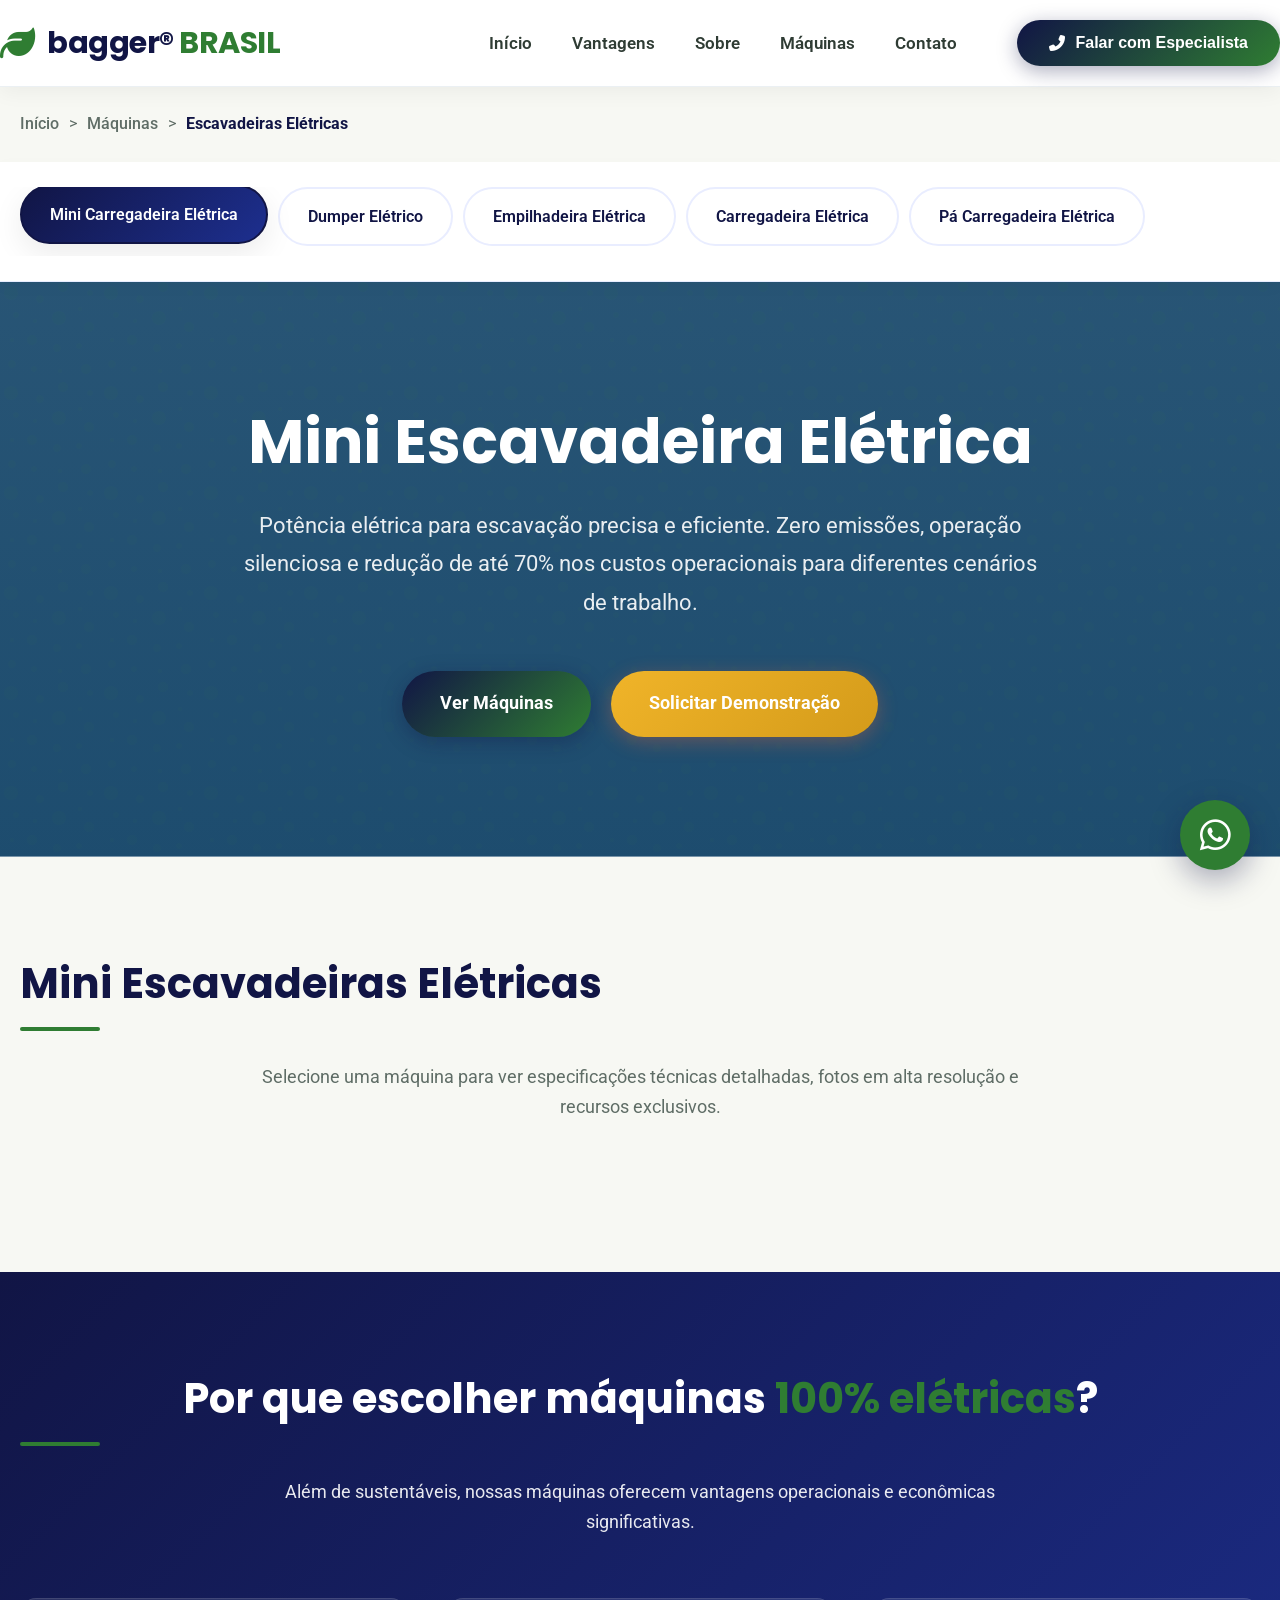
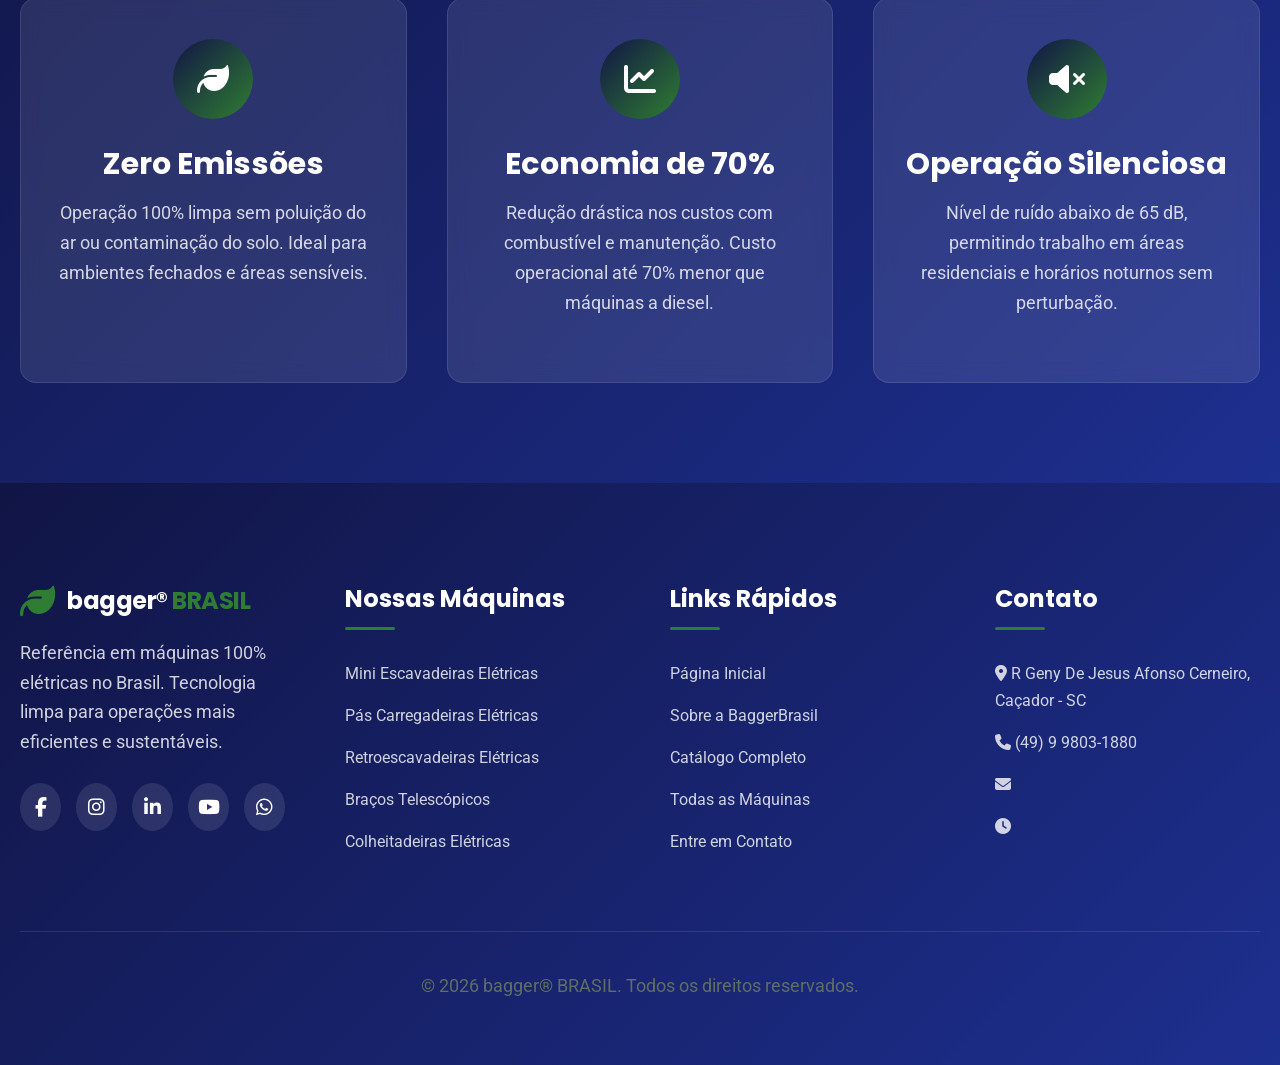
==== maquinas.html @ acd3ab4b "Separa HTML, CSS e JavaScript em arquivos externos" ====
<!DOCTYPE html> 
<html lang="pt-BR"> 
<head> 
    <meta charset="UTF-8"> 
    <meta name="viewport" content="width=device-width, initial-scale=1.0"> 
    <title>Máquinas 100% Elétricas | BaggerBrasil®</title> 
    <meta name="description" content="Conheça nossa linha completa de máquinas 100% elétricas: escavadeiras, carregadeiras, dumpers e mais."> 
     
    <link rel="stylesheet" href="https://cdnjs.cloudflare.com/ajax/libs/font-awesome/6.4.0/css/all.min.css"> 
    <link rel="preconnect" href="https://fonts.googleapis.com"> 
    <link rel="preconnect" href="https://fonts.gstatic.com" crossorigin> 
    <link href="https://fonts.googleapis.com/css2?family=Poppins:wght@300;400;500;600;700;800&family=Roboto:wght@300;400;500;700&display=swap" rel="stylesheet">
    <link rel="stylesheet" href="https://cdn.jsdelivr.net/npm/swiper@11/swiper-bundle.min.css"> 
     
        <link rel="stylesheet" href="maquinas.css">

 
</head> 
<body> 
    <header> 
        <div class="container header-container"> 
            <div class="logo"> 
                <i class="fas fa-leaf logo-icon"></i> 
                <h1>bagger® <span>BRASIL</span></h1> 
            </div> 
             
            <!-- Menu Desktop --> 
            <nav class="menu-desktop"> 
                <a href="index.html">Início</a> <!-- LINK PARA PÁGINA PRINCIPAL --> 
                <a href="index.html#vantagens">Vantagens</a> <!-- LINK PARA SEÇÃO --> 
                <a href="index.html#sobre">Sobre</a> <!-- LINK PARA SEÇÃO --> 
                <a href="maquinas.html" class="active">Máquinas</a> 
                <a href="index.html#contato">Contato</a> <!-- LINK PARA SEÇÃO --> 
                <button class="btn-contato-header" onclick="window.location.href='index.html#contato'"> 
                    <i class="fas fa-phone-alt"></i> Falar com Especialista 
                </button> 
            </nav> 
             
            <!-- Menu Mobile Button --> 
            <button class="menu-mobile-btn" id="menuMobileBtn"> 
                <i class="fas fa-bars"></i> 
            </button> 
        </div> 
         
        <!-- Menu Mobile --> 
        <nav class="menu-mobile" id="menuMobile"> 
            <a href="index.html">Início</a> <!-- LINK PARA PÁGINA PRINCIPAL --> 
            <a href="index.html#vantagens">Vantagens</a> <!-- LINK PARA SEÇÃO --> 
            <a href="index.html#sobre">Sobre</a> <!-- LINK PARA SEÇÃO --> 
            <a href="maquinas.html" class="active">Máquinas</a> 
            <a href="index.html#contato">Contato</a> <!-- LINK PARA SEÇÃO --> 
            <button class="btn btn-primary" style="margin-top: 20px;" onclick="window.location.href='index.html#contato'"> 
                <i class="fas fa-phone-alt"></i> Falar com Especialista 
            </button> 
        </nav> 
         
        <!-- Overlay Menu Mobile --> 
        <div class="overlay" id="overlay"></div> 
    </header> 
 
    <!-- Breadcrumb --> 
    <div class="breadcrumb"> 
        <div class="container breadcrumb-container"> 
            <a href="index.html">Início</a> <!-- LINK PARA PÁGINA PRINCIPAL --> 
            <span>></span> 
            <a href="maquinas.html">Máquinas</a> 
            <span>></span> 
            <span class="current" id="breadcrumbCurrent">Escavadeiras Elétricas</span> 
        </div> 
    </div> 
 
    <!-- Categorias Menu --> 
    <div class="categorias-menu"> 
        <div class="container categorias-container"> 
            <a href="#miniecarregadeira" class="categoria-btn active" data-categoria="minicarregadeira">Mini Carregadeira Elétrica</a> 
            <a href="#dumper" class="categoria-btn" data-categoria="dumper">Dumper Elétrico</a> 
            <a href="#empilhadeira" class="categoria-btn" data-categoria="empilhadeira">Empilhadeira Elétrica</a> 
            <a href="#carregadeira" class="categoria-btn" data-categoria="carregadeira">Carregadeira Elétrica</a> 
            <a href="#pacarregadeira" class="categoria-btn" data-categoria="pacarregadeira">Pá Carregadeira Elétrica</a> 
 
            <!-- 
            <a href="#seriec" class="categoria-btn" data-categoria="seriec">Série C - Alta Qualidade</a> 
            <a href="#seried" class="categoria-btn" data-categoria="seried">Série D - Econômica</a> 
            <a href="#colheitadeiras" class="categoria-btn" data-categoria="colheitadeiras">Colheitadeiras Elétricas</a> 
            <a href="#tratores" class="categoria-btn" data-categoria="tratores">Tratores Elétricos</a> 
            <a href="#implementos" class="categoria-btn" data-categoria="implementos">Implementos Elétricos</a> 
            --> 
        </div> 
    </div> 
 
    <!-- Hero Categoria --> 
    <section class="hero-categoria" id="heroCategoria"> 
        <div class="container"> 
            <h1 id="categoriaTitulo">Mini Escavadeira Elétrica</h1> 
            <p id="categoriaDescricao">Potência elétrica para escavação precisa e eficiente. Zero emissões, operação silenciosa e redução de até 70% nos custos operacionais para diferentes cenários de trabalho.</p> 
            <div class="hero-btn-group"> 
                <a href="#maquinas" class="btn btn-primary">Ver Máquinas</a> 
                <a href="index.html#contato" class="btn btn-laranja">Solicitar Demonstração</a> 
            </div> 
        </div> 
    </section> 
 
    <!-- Lista de Máquinas --> 
    <section class="maquinas-lista" id="maquinas"> 
        <div class="container"> 
            <h2 id="listaTitulo">Mini Escavadeiras Elétricas</h2> 
            <p id="listaDescricao" class="texto-centro" style="max-width: 800px; margin: 0 auto 50px;">Selecione uma máquina para ver especificações técnicas detalhadas, fotos em alta resolução e recursos exclusivos.</p> 
             
            <div class="maquinas-grid" id="maquinasGrid"> 
                <!-- Máquinas serão carregadas via JavaScript --> 
            </div> 
        </div> 
    </section> 
 
    <!-- Detalhes da Máquina --> 
    <section class="detalhes-maquina" id="detalhesMaquina"> 
        <div class="container"> 
            <div class="detalhes-container"> 
                <div class="galeria-maquina"> 
                    <div class="imagem-principal" id="imagemPrincipal"> 
                        <img src="" alt="" id="mainImage"> 
                    </div> 
                    <div class="galeria-miniaturas" id="galeriaMiniaturas"> 
                        <!-- Miniaturas serão carregadas via JavaScript --> 
                    </div> 
                </div> 
                 
                <div class="info-maquina"> 
                    <h1 id="maquinaTitulo"></h1> 
                    <div class="categoria-badge" id="maquinaCategoria"></div> 
                    <p id="maquinaDescricao"></p> 
                     
                    <div class="preco-container"> 
                        <div class="preco-label">Investimento a partir de</div> 
                        <div class="preco" id="maquinaPreco"></div> 
                    </div> 
                     
                    <div class="especificacoes"> 
                        <h3>Especificações Técnicas</h3> 
                        <div class="especificacoes-grid" id="especificacoesGrid"> 
                            <!-- Especificações serão carregadas via JavaScript --> 
                        </div> 
                    </div> 
                     
                    <div class="recursos"> 
                        <h3>Recursos e Benefícios</h3> 
                        <ul class="recursos-lista" id="recursosLista"> 
                            <!-- Recursos serão carregados via JavaScript --> 
                        </ul> 
                    </div> 
                     
                    <div class="acoes-maquina"> 
                        <a href="index.html#contato" class="btn btn-primary">Solicitar Orçamento Personalizado</a> 
                        <a href="index.html#contato" class="btn btn-laranja">Agendar Test Drive</a> 
                        <button class="btn" id="voltarLista" style="background: transparent; border: 2px solid var(--azul-principal); color: var(--azul-principal);"> 
                            <i class="fas fa-arrow-left"></i> Voltar à Lista 
                        </button> 
                    </div> 
                </div> 
            </div> 
        </div> 
    </section> 
 
    <!-- Vantagens Elétricas --> 
    <section class="vantagens-eletricas"> 
        <div class="container"> 
            <h2 class="texto-centro">Por que escolher máquinas <span class="texto-destaque">100% elétricas</span>?</h2> 
            <p class="texto-centro" style="max-width: 800px; margin: 0 auto 20px; color: rgba(255, 255, 255, 0.9);">Além de sustentáveis, nossas máquinas oferecem vantagens operacionais e econômicas significativas.</p> 
             
            <div class="vantagens-grid"> 
                <div class="vantagem-card fade-in"> 
                    <div class="vantagem-icon"> 
                        <i class="fas fa-leaf"></i> 
                    </div> 
                    <h3>Zero Emissões</h3> 
                    <p>Operação 100% limpa sem poluição do ar ou contaminação do solo. Ideal para ambientes fechados e áreas sensíveis.</p> 
                </div> 
                 
                <div class="vantagem-card fade-in"> 
                    <div class="vantagem-icon"> 
                        <i class="fas fa-chart-line"></i> 
                    </div> 
                    <h3>Economia de 70%</h3> 
                    <p>Redução drástica nos custos com combustível e manutenção. Custo operacional até 70% menor que máquinas a diesel.</p> 
                </div> 
                 
                <div class="vantagem-card fade-in"> 
                    <div class="vantagem-icon"> 
                        <i class="fas fa-volume-mute"></i> 
                    </div> 
                    <h3>Operação Silenciosa</h3> 
                    <p>Nível de ruído abaixo de 65 dB, permitindo trabalho em áreas residenciais e horários noturnos sem perturbação.</p> 
                </div> 
            </div> 
        </div> 
    </section> 
 
    <!-- Footer --> 
    <footer> 
        <div class="container"> 
            <div class="footer-container"> 
                <div class="footer-col"> 
                    <div class="logo" style="margin-bottom: 20px;"> 
                        <i class="fas fa-leaf logo-icon"></i> 
                        <h1 style="color: white; font-size: 1.5rem;">bagger® <span>BRASIL</span></h1> 
                    </div> 
                    <p>Referência em máquinas 100% elétricas no Brasil. Tecnologia limpa para operações mais eficientes e sustentáveis.</p> 
                    <div class="social-links"> 
                        <a href="#"><i class="fab fa-facebook-f"></i></a> 
                        <a href="#"><i class="fab fa-instagram"></i></a> 
                        <a href="#"><i class="fab fa-linkedin-in"></i></a> 
                        <a href="#"><i class="fab fa-youtube"></i></a> 
                        <a href="#"><i class="fab fa-whatsapp"></i></a> 
                    </div> 
                </div> 
                 
                <div class="footer-col"> 
                    <h3>Nossas Máquinas</h3> 
                    <ul> 
                        <li><a href="#miniescavadeiraeletrica">Mini Escavadeiras Elétricas</a></li> 
                        <li><a href="#pacarregadeiraeletrica">Pás Carregadeiras Elétricas</a></li> 
                        <li><a href="#retroescavadeira">Retroescavadeiras Elétricas</a></li> 
                        <li><a href="#bracotelescopico">Braços Telescópicos</a></li> 
                        <li><a href="#colheitadeiras">Colheitadeiras Elétricas</a></li> 
                    </ul> 
                </div> 
                 
                <div class="footer-col"> 
                    <h3>Links Rápidos</h3> 
                    <ul> 
                        <li><a href="index.html">Página Inicial</a></li> <!-- LINK PARA PÁGINA PRINCIPAL --> 
                        <li><a href="index.html#sobre">Sobre a BaggerBrasil</a></li> <!-- LINK PARA SEÇÃO --> 
                        <li><a href="index.html#catalogo">Catálogo Completo</a></li> <!-- LINK PARA SEÇÃO --> 
                        <li><a href="maquinas.html">Todas as Máquinas</a></li> 
                        <li><a href="index.html#contato">Entre em Contato</a></li> <!-- LINK PARA SEÇÃO --> 
                    </ul> 
                </div> 
                 
                <div class="footer-col"> 
                    <h3>Contato</h3> 
                    <ul> 
                        <li><i class="fas fa-map-marker-alt"></i> R Geny De Jesus Afonso Cerneiro, Caçador - SC</li> 
                        <li><i class="fas fa-phone"></i> (49) 9 9803-1880</li> 
                        <li><i class="fas fa-envelope"></i> </li> 
                        <li><i class="fas fa-clock"></i> </li> 
                    </ul> 
                </div> 
            </div> 
             
            <div class="copyright"> 
                <p>&copy; 2026 bagger® BRASIL. Todos os direitos reservados.</p> 
            </div> 
        </div> 
    </footer> 
 
    <!-- WhatsApp Button --> 
    <a href="https://wa.me/554998031880?text=Olá!%20Gostaria%20de%20saber%20mais%20sobre%20as%20máquinas%20elétricas%20BaggerBrasil" class="whatsapp-btn" target="_blank"> 
        <i class="fab fa-whatsapp"></i> 
    </a> 
 
    <!-- Scripts --> 
    <script src="https://cdn.jsdelivr.net/npm/swiper@11/swiper-bundle.min.js"></script> 
        <script src="maquinas.js"></script>
 
</body> 
</html>
---- maquinas.css ----
/* ================= VARIÁVEIS ================= */ 
        :root { 
            --azul-principal: #111545;
            --azul-secundario: #1d2f8f;
            --azul-claro: #e9edff;
            --verde-energia: #2f7d32;
            --verde-claro: #e8f3e9;
            --laranja-destaque: #f0b429;
            --cinza-escuro: #2f3c34;
            --cinza-medio: #5f6d66;
            --cinza-claro: #f7f8f3;
            --branco: #ffffff; 
            --preto: #000000; 
             
            --gradiente-azul: linear-gradient(135deg, #111545 0%, #1d2f8f 100%);
            --gradiente-verde: linear-gradient(135deg, #111545 0%, #2f7d32 100%);
            --gradiente-laranja: linear-gradient(135deg, #f0b429 0%, #d49b1a 100%);
             
            --sombra-suave: 0 10px 30px rgba(0, 0, 0, 0.08); 
            --sombra-media: 0 15px 40px rgba(0, 0, 0, 0.12); 
            --sombra-forte: 0 20px 50px rgba(0, 0, 0, 0.18); 
            --sombra-botao: 0 5px 20px rgba(17, 21, 69, 0.35);
             
            --raio-padrao: 16px; 
            --raio-grande: 24px; 
            --raio-redondo: 50px; 
             
            --transicao-padrao: all 0.3s cubic-bezier(0.4, 0, 0.2, 1); 
            --transicao-lenta: all 0.6s cubic-bezier(0.4, 0, 0.2, 1); 
        } 
 
        /* ================= RESET & BASE ================= */ 
        * { 
            margin: 0; 
            padding: 0; 
            box-sizing: border-box; 
        } 
 
        html { 
            scroll-behavior: smooth; 
            scroll-padding-top: 100px; 
        } 
 
        body { 
            font-family: 'Roboto', sans-serif; 
            line-height: 1.7; 
            color: var(--cinza-escuro); 
            background-color: var(--branco); 
            overflow-x: hidden; 
        } 
 
        h1, h2, h3, h4, h5 { 
            font-family: 'Poppins', sans-serif;
            font-weight: 700; 
            line-height: 1.3; 
        } 
 
        h1 { 
            font-size: 3.2rem; 
            color: var(--azul-principal); 
        } 
 
        h2 { 
            font-size: 2.6rem; 
            color: var(--azul-principal); 
            position: relative; 
            padding-bottom: 20px; 
            margin-bottom: 2rem; 
        } 
 
        h2:after { 
            content: ''; 
            position: absolute; 
            bottom: 0; 
            left: 0; 
            width: 80px; 
            height: 4px; 
            background: var(--verde-energia); 
            border-radius: 2px; 
        } 
 
        h3 { 
            font-size: 1.9rem; 
            color: var(--azul-principal); 
            margin-bottom: 1.2rem; 
        } 
 
        p { 
            margin-bottom: 1.5rem; 
            font-size: 1.1rem; 
            color: var(--cinza-medio); 
        } 
 
        .texto-centro { 
            text-align: center; 
        } 
 
        .texto-destaque { 
            color: var(--verde-energia); 
            font-weight: 700; 
        } 
 
        .container { 
            width: 100%; 
            max-width: 1400px; 
            margin: 0 auto; 
            padding: 0 20px; 
        } 
 
        section { 
            padding: 100px 0; 
        } 
 
        /* ================= HEADER ================= */ 
        header { 
            position: fixed; 
            top: 0; 
            left: 0; 
            width: 100%; 
            background-color: rgba(255, 255, 255, 0.98); 
            backdrop-filter: blur(15px); 
            -webkit-backdrop-filter: blur(15px); 
            box-shadow: 0 5px 20px rgba(0, 0, 0, 0.05); 
            z-index: 1000; 
            transition: var(--transicao-padrao); 
            border-bottom: 1px solid rgba(10, 61, 98, 0.08); 
        } 
 
        header.scrolled { 
            padding: 5px 0; 
            box-shadow: 0 10px 30px rgba(0, 0, 0, 0.1); 
        } 
 
        .header-container { 
            display: flex; 
            justify-content: space-between; 
            align-items: center; 
            padding: 20px 0; 
            transition: var(--transicao-padrao); 
        } 
 
        .logo { 
            display: flex; 
            align-items: center; 
            gap: 12px; 
        } 
 
        .logo-icon { 
            color: var(--verde-energia); 
            font-size: 2.2rem; 
        } 
 
        .logo h1 { 
            font-size: 1.9rem; 
            margin-bottom: 0; 
            color: var(--azul-principal); 
            letter-spacing: -0.5px; 
        } 
 
        .logo span { 
            color: var(--verde-energia); 
        } 
 
        .logo .marca-registrada { 
            font-size: 0.8rem; 
            vertical-align: super; 
            color: var(--azul-principal); 
        } 
 
        /* Menu Desktop */ 
        .menu-desktop { 
            display: flex; 
            gap: 40px; 
            align-items: center; 
        } 
 
        .menu-desktop a { 
            text-decoration: none; 
            color: var(--cinza-escuro); 
            font-weight: 600; 
            font-size: 1.05rem; 
            transition: var(--transicao-padrao); 
            position: relative; 
            padding: 5px 0; 
        } 
 
        .menu-desktop a::after { 
            content: ''; 
            position: absolute; 
            bottom: 0; 
            left: 0; 
            width: 0; 
            height: 2px; 
            background: var(--verde-energia); 
            transition: width 0.3s ease; 
        } 
 
        .menu-desktop a:hover { 
            color: var(--azul-principal); 
        } 
 
        .menu-desktop a:hover::after { 
            width: 100%; 
        } 
 
        .btn-contato-header { 
            background: var(--gradiente-verde); 
            color: var(--branco); 
            border: none; 
            padding: 14px 32px; 
            border-radius: var(--raio-redondo); 
            font-weight: 600; 
            font-size: 1rem; 
            cursor: pointer; 
            transition: var(--transicao-padrao); 
            box-shadow: var(--sombra-botao); 
            display: flex; 
            align-items: center; 
            gap: 10px; 
            margin-left: 20px; 
        } 
 
        .btn-contato-header:hover { 
            transform: translateY(-3px); 
            box-shadow: 0 10px 25px rgba(17, 21, 69, 0.35);
        } 
 
        /* Menu Mobile */ 
        .menu-mobile-btn { 
            display: none; 
            background: none; 
            border: none; 
            font-size: 1.8rem; 
            color: var(--azul-principal); 
            cursor: pointer; 
            z-index: 1001; 
        } 
 
        .menu-mobile { 
            position: fixed; 
            top: 0; 
            right: -100%; 
            width: 320px; 
            height: 100vh; 
            background: var(--branco); 
            box-shadow: -5px 0 30px rgba(0, 0, 0, 0.1); 
            z-index: 999; 
            transition: var(--transicao-padrao); 
            padding: 100px 30px 40px; 
            display: flex; 
            flex-direction: column; 
            gap: 25px; 
        } 
 
        .menu-mobile.active { 
            right: 0; 
        } 
 
        .menu-mobile a { 
            text-decoration: none; 
            color: var(--azul-principal); 
            font-weight: 600; 
            font-size: 1.2rem; 
            padding: 12px 0; 
            border-bottom: 1px solid rgba(10, 61, 98, 0.1); 
            transition: var(--transicao-padrao); 
        } 
 
        .menu-mobile a:hover { 
            color: var(--verde-energia); 
            padding-left: 10px; 
        } 
 
        .overlay { 
            display: none; 
            position: fixed; 
            top: 0; 
            left: 0; 
            width: 100%; 
            height: 100%; 
            background: rgba(0, 0, 0, 0.5); 
            z-index: 998; 
        } 
 
        .overlay.active { 
            display: block; 
        } 
 
        /* ================= BREADCRUMB ================= */ 
        .breadcrumb { 
            background-color: var(--cinza-claro); 
            padding: 25px 0; 
            margin-top: 85px; 
        } 
 
        .breadcrumb-container { 
            display: flex; 
            align-items: center; 
            flex-wrap: wrap; 
            gap: 10px; 
        } 
 
        .breadcrumb a { 
            color: var(--cinza-medio); 
            text-decoration: none; 
            transition: var(--transicao-padrao); 
            font-weight: 500; 
        } 
 
        .breadcrumb a:hover { 
            color: var(--azul-principal); 
        } 
 
        .breadcrumb span { 
            color: var(--cinza-medio); 
        } 
 
        .breadcrumb .current { 
            color: var(--azul-principal); 
            font-weight: 700; 
        } 
 
        /* ================= CATEGORIAS MENU ================= */ 
        .categorias-menu { 
            background-color: var(--branco); 
            padding: 25px 0; 
            border-bottom: 1px solid var(--azul-claro); 
            position: sticky; 
            top: 85px; 
            z-index: 990; 
            box-shadow: 0 5px 15px rgba(0, 0, 0, 0.03); 
        } 
 
        .categorias-container { 
            display: flex; 
            overflow-x: auto; 
            gap: 10px; 
            padding-bottom: 10px; 
            scrollbar-width: thin; 
            scrollbar-color: var(--verde-energia) var(--azul-claro); 
        } 
 
        .categorias-container::-webkit-scrollbar { 
            height: 6px; 
        } 
 
        .categorias-container::-webkit-scrollbar-track { 
            background: var(--azul-claro); 
            border-radius: 10px; 
        } 
 
        .categorias-container::-webkit-scrollbar-thumb { 
            background: var(--verde-energia); 
            border-radius: 10px; 
        } 
 
        .categoria-btn { 
            padding: 14px 28px; 
            background: var(--branco); 
            border: 2px solid var(--azul-claro); 
            border-radius: var(--raio-redondo); 
            color: var(--azul-principal); 
            font-weight: 600; 
            text-decoration: none; 
            transition: var(--transicao-padrao); 
            white-space: nowrap; 
            flex-shrink: 0; 
        } 
 
        .categoria-btn:hover, .categoria-btn.active { 
            background: var(--gradiente-azul); 
            color: var(--branco); 
            border-color: var(--azul-principal); 
            transform: translateY(-2px); 
            box-shadow: var(--sombra-suave); 
        } 
 
        /* ================= HERO CATEGORIA ================= */ 
        .hero-categoria { 
            background: linear-gradient(rgba(10, 61, 98, 0.88), rgba(10, 61, 98, 0.92)), url('https://images.unsplash.com/photo-1586771107445-d3ca888129f4?q=80&w=2070'); 
            background-size: cover; 
            background-position: center; 
            color: var(--branco); 
            padding: 120px 0; 
            text-align: center; 
            position: relative; 
            overflow: hidden; 
        } 
 
        .hero-categoria::before { 
            content: ''; 
            position: absolute; 
            top: 0; 
            left: 0; 
            width: 100%; 
            height: 100%; 
            background: url("data:image/svg+xml,%3Csvg width='100' height='100' viewBox='0 0 100 100' xmlns='http://www.w3.org/2000/svg'%3E%3Cpath d='M11 18c3.866 0 7-3.134 7-7s-3.134-7-7-7-7 3.134-7 7 3.134 7 7 7zm48 25c3.866 0 7-3.134 7-7s-3.134-7-7-7-7 3.134-7 7 3.134 7 7 7zm-43-7c1.657 0 3-1.343 3-3s-1.343-3-3-3-3 1.343-3 3 1.343 3 3 3zm63 31c1.657 0 3-1.343 3-3s-1.343-3-3-3-3 1.343-3 3 1.343 3 3 3zM34 90c1.657 0 3-1.343 3-3s-1.343-3-3-3-3 1.343-3 3 1.343 3 3 3zm56-76c1.657 0 3-1.343 3-3s-1.343-3-3-3-3 1.343-3 3 1.343 3 3 3zM12 86c2.21 0 4-1.79 4-4s-1.79-4-4-4-4 1.79-4 4 1.79 4 4 4zm28-65c2.21 0 4-1.79 4-4s-1.79-4-4-4-4 1.79-4 4 1.79 4 4 4zm23-11c2.76 0 5-2.24 5-5s-2.24-5-5-5-5 2.24-5 5 2.24 5 5 5zm-6 60c2.21 0 4-1.79 4-4s-1.79-4-4-4-4 1.79-4 4 1.79 4 4 4zm29 22c2.76 0 5-2.24 5-5s-2.24-5-5-5-5 2.24-5 5 2.24 5 5 5zM32 63c2.76 0 5-2.24 5-5s-2.24-5-5-5-5 2.24-5 5 2.24 5 5 5zm57-13c2.76 0 5-2.24 5-5s-2.24-5-5-5-5 2.24-5 5 2.24 5 5 5zm-9-21c1.105 0 2-.895 2-2s-.895-2-2-2-2 .895-2 2 .895 2 2 2zM60 91c1.105 0 2-.895 2-2s-.895-2-2-2-2 .895-2 2 .895 2 2 2zM35 41c1.105 0 2-.895 2-2s-.895-2-2-2-2 .895-2 2 .895 2 2 2zM12 60c1.105 0 2-.895 2-2s-.895-2-2-2-2 .895-2 2 .895 2 2 2z' fill='%232f7d32' fill-opacity='0.08' fill-rule='evenodd'/%3E%3C/svg%3E");
            opacity: 0.5; 
        } 
 
        .hero-categoria h1 { 
            color: var(--branco); 
            font-size: 3.8rem; 
            margin-bottom: 25px; 
            position: relative; 
            z-index: 2; 
        } 
 
        .hero-categoria p { 
            font-size: 1.4rem; 
            max-width: 800px; 
            margin: 0 auto 50px; 
            color: rgba(255, 255, 255, 0.9); 
            position: relative; 
            z-index: 2; 
        } 
 
        .hero-btn-group { 
            display: flex; 
            gap: 20px; 
            justify-content: center; 
            flex-wrap: wrap; 
            position: relative; 
            z-index: 2; 
        } 
 
        /* ================= BOTÕES ================= */ 
        .btn { 
            display: inline-flex; 
            align-items: center; 
            justify-content: center; 
            gap: 12px; 
            padding: 18px 38px; 
            border-radius: var(--raio-redondo); 
            font-weight: 700; 
            font-size: 1.1rem; 
            text-decoration: none; 
            cursor: pointer; 
            transition: var(--transicao-padrao); 
            position: relative; 
            overflow: hidden; 
            border: none; 
        } 
 
        .btn-primary { 
            background: var(--gradiente-verde); 
            color: var(--branco); 
            box-shadow: var(--sombra-botao); 
        } 
 
        .btn-primary:hover { 
            transform: translateY(-5px); 
            box-shadow: 0 15px 30px rgba(17, 21, 69, 0.35);
        } 
 
        .btn-primary::after { 
            content: ''; 
            position: absolute; 
            top: 0; 
            left: -100%; 
            width: 60%; 
            height: 100%; 
            background: linear-gradient(120deg, transparent, rgba(255, 255, 255, 0.3), transparent); 
            transition: 0.6s; 
        } 
 
        .btn-primary:hover::after { 
            left: 120%; 
        } 
 
        .btn-secondary { 
            background: transparent; 
            color: var(--branco); 
            border: 2px solid rgba(255, 255, 255, 0.3); 
        } 
 
        .btn-secondary:hover { 
            background: rgba(255, 255, 255, 0.1); 
            border-color: var(--branco); 
        } 
 
        .btn-laranja { 
            background: var(--gradiente-laranja); 
            color: var(--branco); 
            box-shadow: 0 5px 20px rgba(255, 107, 53, 0.3); 
        } 
 
        .btn-laranja:hover { 
            transform: translateY(-5px); 
            box-shadow: 0 15px 30px rgba(99, 102, 241, 0.4); 
        } 
 
        /* ================= LISTA DE MÁQUINAS ================= */ 
        .maquinas-lista { 
            padding: 100px 0; 
            background-color: var(--cinza-claro); 
        } 
 
        .maquinas-grid { 
            display: grid; 
            grid-template-columns: repeat(auto-fill, minmax(380px, 1fr)); 
            gap: 40px; 
        } 
 
        .maquina-card { 
            background: var(--branco); 
            border-radius: var(--raio-grande); 
            overflow: hidden; 
            box-shadow: var(--sombra-suave); 
            transition: var(--transicao-padrao); 
            position: relative; 
            height: 100%; 
            display: flex; 
            flex-direction: column; 
        } 
 
        .maquina-card:hover { 
            transform: translateY(-15px); 
            box-shadow: var(--sombra-forte); 
        } 
 
        .maquina-card-badge { 
            position: absolute; 
            top: 20px; 
            right: 20px; 
            background: var(--verde-energia); 
            color: var(--branco); 
            padding: 8px 18px; 
            border-radius: var(--raio-redondo); 
            font-size: 0.85rem; 
            font-weight: 700; 
            z-index: 2; 
            box-shadow: 0 4px 12px rgba(17, 21, 69, 0.28);
        } 
 
        .maquina-card-badge.laranja { 
            background: var(--laranja-destaque); 
        } 
 
        .maquina-img { 
            height: 280px; 
            overflow: hidden; 
            position: relative; 
        } 
 
        .maquina-img img { 
            width: 100%; 
            height: 100%; 
            object-fit: cover; 
            transition: var(--transicao-lenta); 
        } 
 
        .maquina-card:hover .maquina-img img { 
            transform: scale(1.1); 
        } 
 
        .maquina-info { 
            padding: 30px; 
            flex-grow: 1; 
            display: flex; 
            flex-direction: column; 
        } 
 
        .maquina-info h3 { 
            font-size: 1.6rem; 
            margin-bottom: 12px; 
            color: var(--azul-principal); 
            min-height: 60px; 
        } 
 
        .maquina-categoria { 
            color: var(--verde-energia); 
            font-weight: 700; 
            font-size: 0.9rem; 
            margin-bottom: 15px; 
            display: block; 
            text-transform: uppercase; 
            letter-spacing: 0.5px; 
        } 
 
        .maquina-desc { 
            color: var(--cinza-medio); 
            margin-bottom: 25px; 
            font-size: 1rem; 
            flex-grow: 1; 
        } 
 
        .maquina-especs { 
            display: grid; 
            grid-template-columns: repeat(3, 1fr); 
            gap: 20px; 
            margin-bottom: 30px; 
            padding: 20px 0; 
            border-top: 1px solid var(--azul-claro); 
            border-bottom: 1px solid var(--azul-claro); 
        } 
 
        .espec-item { 
            text-align: center; 
        } 
 
        .espec-valor { 
            font-size: 1.5rem; 
            font-weight: 800; 
            color: var(--azul-principal); 
            margin-bottom: 5px; 
        } 
 
        .espec-label { 
            font-size: 0.85rem; 
            color: var(--cinza-medio); 
            font-weight: 500; 
        } 
 
        /* ================= DETALHES DA MÁQUINA ================= */ 
        .detalhes-maquina { 
            padding: 100px 0; 
            display: none; 
        } 
 
        .detalhes-container { 
            display: grid; 
            grid-template-columns: 1fr 1fr; 
            gap: 80px; 
            align-items: start; 
        } 
 
        .galeria-maquina { 
            position: sticky; 
            top: 120px; 
        } 
 
        .imagem-principal { 
            height: 450px; 
            border-radius: var(--raio-grande); 
            overflow: hidden; 
            margin-bottom: 25px; 
            box-shadow: var(--sombra-forte); 
        } 
 
        .imagem-principal img { 
            width: 100%; 
            height: 100%; 
            object-fit: cover; 
            transition: var(--transicao-lenta); 
        } 
 
        .galeria-miniaturas { 
            display: grid; 
            grid-template-columns: repeat(4, 1fr); 
            gap: 15px; 
        } 
 
        .miniatura { 
            height: 110px; 
            border-radius: 12px; 
            overflow: hidden; 
            cursor: pointer; 
            border: 3px solid transparent; 
            transition: var(--transicao-padrao); 
        } 
 
        .miniatura:hover, .miniatura.active { 
            border-color: var(--verde-energia); 
            transform: translateY(-5px); 
        } 
 
        .miniatura img { 
            width: 100%; 
            height: 100%; 
            object-fit: cover; 
        } 
 
        .info-maquina h1 { 
            margin-bottom: 15px; 
        } 
 
        .categoria-badge { 
            display: inline-block; 
            background: var(--gradiente-verde); 
            color: var(--branco); 
            padding: 8px 20px; 
            border-radius: var(--raio-redondo); 
            font-size: 0.9rem; 
            font-weight: 700; 
            margin-bottom: 25px; 
            box-shadow: 0 4px 12px rgba(0, 200, 83, 0.2); 
        } 
 
        .preco-container { 
            background: var(--azul-claro); 
            padding: 25px; 
            border-radius: var(--raio-padrao); 
            margin: 30px 0; 
            text-align: center; 
        } 
 
        .preco-label { 
            font-size: 1rem; 
            color: var(--cinza-medio); 
            margin-bottom: 10px; 
        } 
 
        .preco { 
            font-size: 2.8rem; 
            font-weight: 900; 
            color: var(--azul-principal); 
        } 
 
        .especificacoes { 
            margin: 40px 0; 
        } 
 
        .especificacoes h3 { 
            margin-bottom: 25px; 
        } 
 
        .especificacoes-grid { 
            display: grid; 
            grid-template-columns: repeat(2, 1fr); 
            gap: 20px; 
        } 
 
        .espec-item-detalhe { 
            display: flex; 
            justify-content: space-between; 
            padding: 18px 0; 
            border-bottom: 1px solid var(--azul-claro); 
        } 
 
        .espec-label-detalhe { 
            font-weight: 600; 
            color: var(--cinza-escuro); 
        } 
 
        .espec-valor-detalhe { 
            color: var(--azul-principal); 
            font-weight: 700; 
        } 
 
        .recursos { 
            margin: 40px 0; 
        } 
 
        .recursos h3 { 
            margin-bottom: 25px; 
        } 
 
        .recursos-lista { 
            list-style: none; 
            display: grid; 
            grid-template-columns: repeat(2, 1fr); 
            gap: 15px; 
        } 
 
        .recursos-lista li { 
            margin-bottom: 15px; 
            padding-left: 35px; 
            position: relative; 
        } 
 
        .recursos-lista li:before { 
            content: '✓'; 
            position: absolute; 
            left: 0; 
            color: var(--verde-energia); 
            font-weight: bold; 
            font-size: 1.2rem; 
            width: 24px; 
            height: 24px; 
            background: var(--verde-claro); 
            border-radius: 50%; 
            display: flex; 
            align-items: center; 
            justify-content: center; 
        } 
 
        .acoes-maquina { 
            display: flex; 
            gap: 20px; 
            margin-top: 50px; 
            flex-wrap: wrap; 
        } 
 
        /* ================= VANTAGENS ELÉTRICAS ================= */ 
        .vantagens-eletricas { 
            background: var(--gradiente-azul); 
            color: var(--branco); 
        } 
 
        .vantagens-eletricas h2 { 
            color: var(--branco); 
        } 
 
        .vantagens-eletricas h2:after { 
            background: var(--verde-energia); 
        } 
 
        .vantagens-grid { 
            display: grid; 
            grid-template-columns: repeat(auto-fit, minmax(300px, 1fr)); 
            gap: 40px; 
            margin-top: 60px; 
        } 
 
        .vantagem-card { 
            background: rgba(255, 255, 255, 0.1); 
            backdrop-filter: blur(10px); 
            padding: 40px 30px; 
            border-radius: var(--raio-padrao); 
            text-align: center; 
            transition: var(--transicao-padrao); 
            border: 1px solid rgba(255, 255, 255, 0.1); 
        } 
 
        .vantagem-card:hover { 
            transform: translateY(-10px); 
            background: rgba(255, 255, 255, 0.15); 
            border-color: var(--verde-energia); 
        } 
 
        .vantagem-icon { 
            width: 80px; 
            height: 80px; 
            background: var(--gradiente-verde); 
            border-radius: 50%; 
            display: flex; 
            align-items: center; 
            justify-content: center; 
            margin: 0 auto 25px; 
            color: var(--branco); 
            font-size: 2rem; 
        } 
 
        .vantagem-card h3 { 
            color: var(--branco); 
            margin-bottom: 15px; 
        } 
 
        .vantagem-card p { 
            color: rgba(255, 255, 255, 0.8); 
        } 
 
        /* ================= FOOTER ================= */ 
        footer { 
            background: var(--gradiente-azul); 
            color: var(--branco); 
            padding: 100px 0 40px; 
        } 
 
        .footer-container { 
            display: grid; 
            grid-template-columns: repeat(auto-fit, minmax(250px, 1fr)); 
            gap: 60px; 
            margin-bottom: 60px; 
        } 
 
        .footer-col h3 { 
            color: var(--branco); 
            font-size: 1.5rem; 
            margin-bottom: 30px; 
            position: relative; 
            padding-bottom: 15px; 
        } 
 
        .footer-col h3:after { 
            content: ''; 
            position: absolute; 
            bottom: 0; 
            left: 0; 
            width: 50px; 
            height: 3px; 
            background: var(--verde-energia); 
            border-radius: 2px; 
        } 
 
        .footer-col p, .footer-col li, .footer-col a { 
            color: rgba(255, 255, 255, 0.8); 
        } 
 
        .footer-col ul { 
            list-style: none; 
        } 
 
        .footer-col ul li { 
            margin-bottom: 15px; 
        } 
 
        .footer-col ul li a { 
            text-decoration: none; 
            transition: var(--transicao-padrao); 
            display: inline-block; 
        } 
 
        .footer-col ul li a:hover { 
            color: var(--verde-energia); 
            transform: translateX(5px); 
        } 
 
        .social-links { 
            display: flex; 
            gap: 15px; 
            margin-top: 25px; 
        } 
 
        .social-links a { 
            display: flex; 
            align-items: center; 
            justify-content: center; 
            width: 48px; 
            height: 48px; 
            background: rgba(255, 255, 255, 0.1); 
            border-radius: 50%; 
            color: var(--branco); 
            text-decoration: none; 
            font-size: 1.2rem; 
            transition: var(--transicao-padrao); 
        } 
 
        .social-links a:hover { 
            background: var(--verde-energia); 
            transform: translateY(-5px); 
        } 
 
        .copyright { 
            text-align: center; 
            padding-top: 40px; 
            border-top: 1px solid rgba(255, 255, 255, 0.1); 
            font-size: 0.9rem; 
            color: rgba(255, 255, 255, 0.7); 
        } 
 
        /* ================= BOTÃO WHATSAPP ================= */ 
        .whatsapp-btn { 
            position: fixed; 
            bottom: 30px; 
            right: 30px; 
            width: 70px; 
            height: 70px; 
            background: #2f7d32;
            border-radius: 50%; 
            display: flex; 
            align-items: center; 
            justify-content: center; 
            color: var(--branco); 
            font-size: 2.2rem; 
            text-decoration: none; 
            box-shadow: 0 10px 30px rgba(17, 21, 69, 0.35);
            z-index: 999; 
            transition: var(--transicao-padrao); 
            animation: pulse 2s infinite; 
        } 
 
        .whatsapp-btn:hover { 
            transform: scale(1.1); 
            box-shadow: 0 15px 40px rgba(79, 70, 229, 0.6); 
        } 
 
        @keyframes pulse { 
            0% { box-shadow: 0 0 0 0 rgba(17, 21, 69, 0.4); }
            70% { box-shadow: 0 0 0 15px rgba(79, 70, 229, 0); } 
            100% { box-shadow: 0 0 0 0 rgba(79, 70, 229, 0); } 
        } 
 
        /* ================= ANIMAÇÕES ================= */ 
        @keyframes fadeIn { 
            from { 
                opacity: 0; 
                transform: translateY(30px); 
            } 
            to { 
                opacity: 1; 
                transform: translateY(0); 
            } 
        } 
 
        .fade-in { 
            animation: fadeIn 0.8s ease-out both; 
        } 
 
        /* ================= RESPONSIVIDADE ================= */ 
        @media (max-width: 1200px) { 
            h1 { font-size: 2.8rem; } 
            h2 { font-size: 2.3rem; } 
            .hero-categoria h1 { font-size: 3.2rem; } 
            .detalhes-container { gap: 60px; } 
        } 
 
        @media (max-width: 992px) { 
            .menu-desktop { 
                display: none; 
            } 
             
            .menu-mobile-btn { 
                display: block; 
            } 
             
            .detalhes-container { 
                grid-template-columns: 1fr; 
                gap: 50px; 
            } 
             
            .galeria-maquina { 
                position: static; 
            } 
             
            .imagem-principal { 
                height: 400px; 
            } 
             
            .recursos-lista { 
                grid-template-columns: 1fr; 
            } 
             
            .maquinas-grid { 
                grid-template-columns: repeat(auto-fill, minmax(340px, 1fr)); 
            } 
        } 
 
        @media (max-width: 768px) { 
            h1 { font-size: 2.4rem; } 
            h2 { font-size: 2rem; } 
            section { padding: 80px 0; } 
            .hero-categoria { padding: 100px 0; } 
            .hero-categoria h1 { font-size: 2.8rem; } 
            .hero-categoria p { font-size: 1.2rem; } 
            .preco { font-size: 2.3rem; } 
            .especificacoes-grid { grid-template-columns: 1fr; } 
            .acoes-maquina { flex-direction: column; } 
            .acoes-maquina .btn { width: 100%; text-align: center; } 
            .hero-btn-group { flex-direction: column; align-items: center; } 
            .hero-btn-group .btn { width: 100%; max-width: 300px; } 
            .vantagens-grid { grid-template-columns: 1fr; } 
        } 
 
        @media (max-width: 576px) { 
            h1 { font-size: 2rem; } 
            h2 { font-size: 1.8rem; } 
            .hero-categoria h1 { font-size: 2.4rem; } 
            .maquinas-grid { grid-template-columns: 1fr; } 
            .galeria-miniaturas { grid-template-columns: repeat(3, 1fr); } 
            .footer-container { grid-template-columns: 1fr; gap: 40px; } 
            .whatsapp-btn { width: 60px; height: 60px; font-size: 1.8rem; bottom: 20px; right: 20px; } 
        }
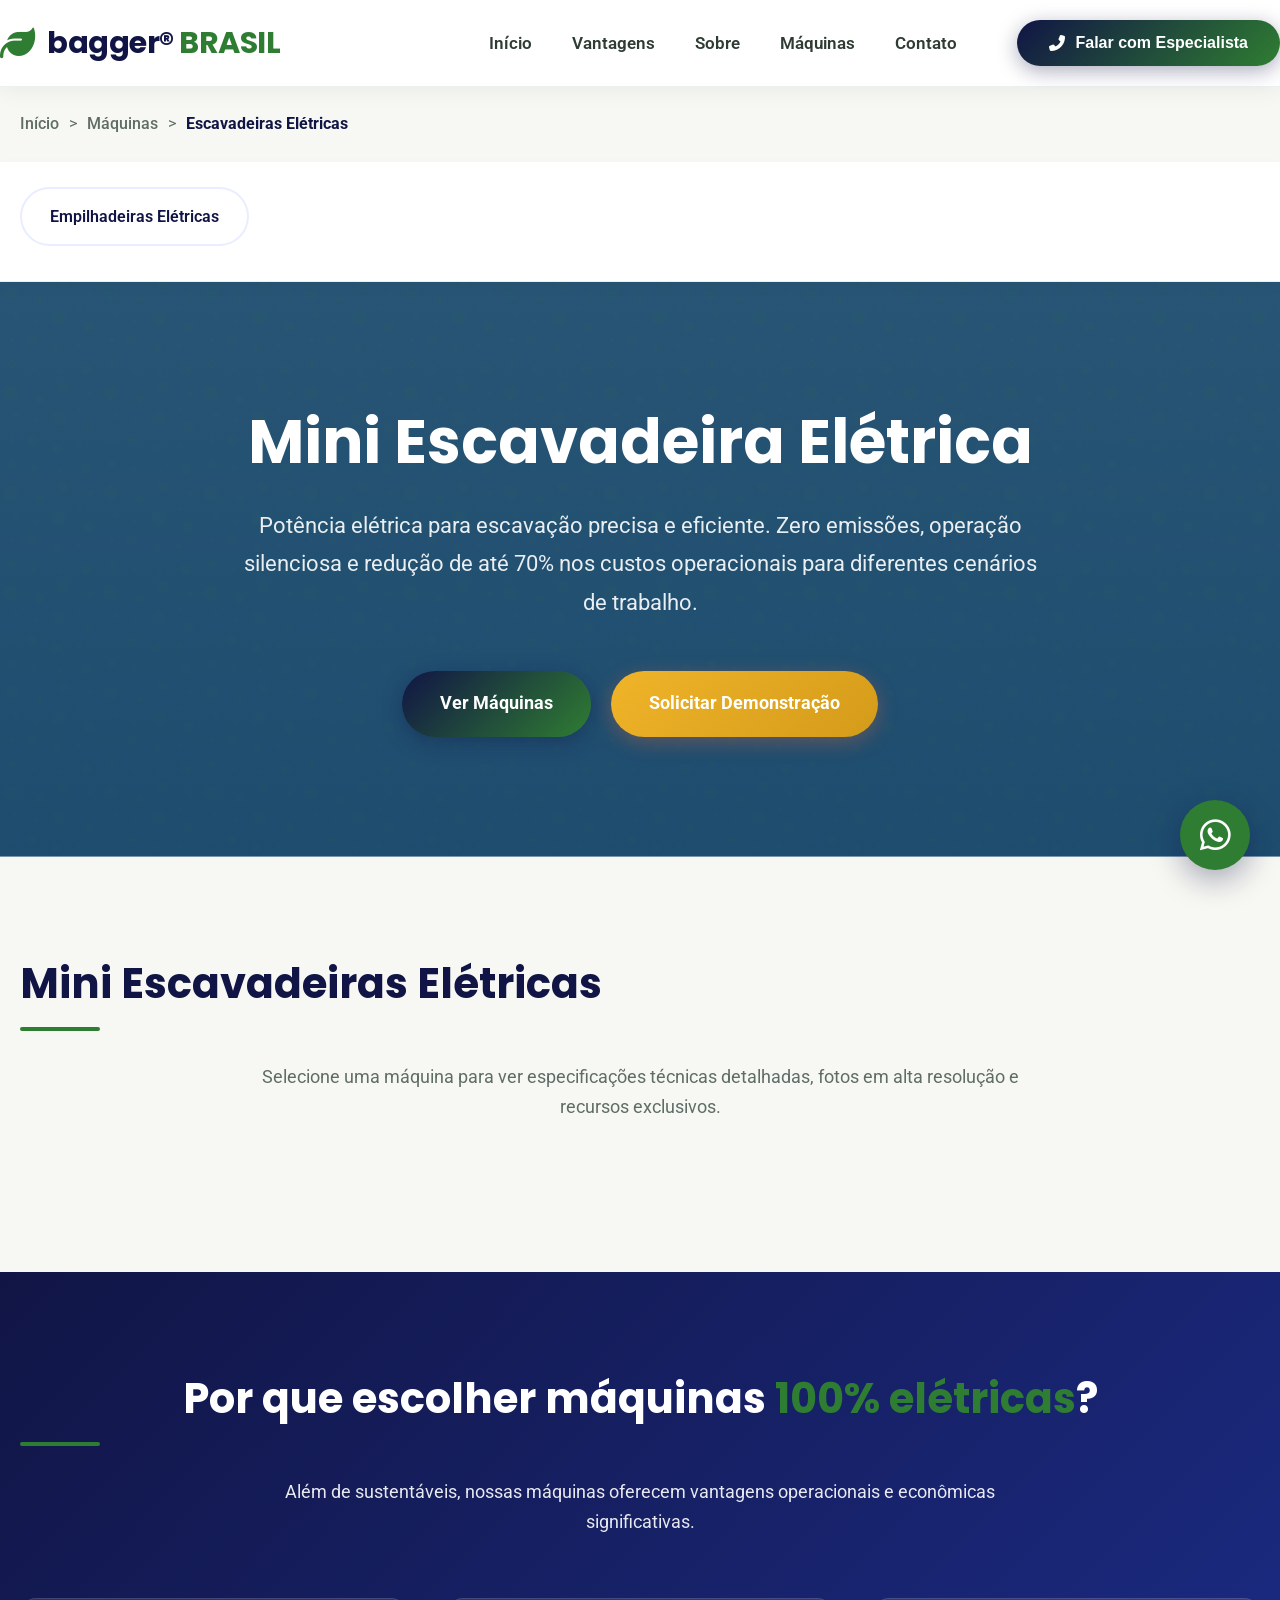
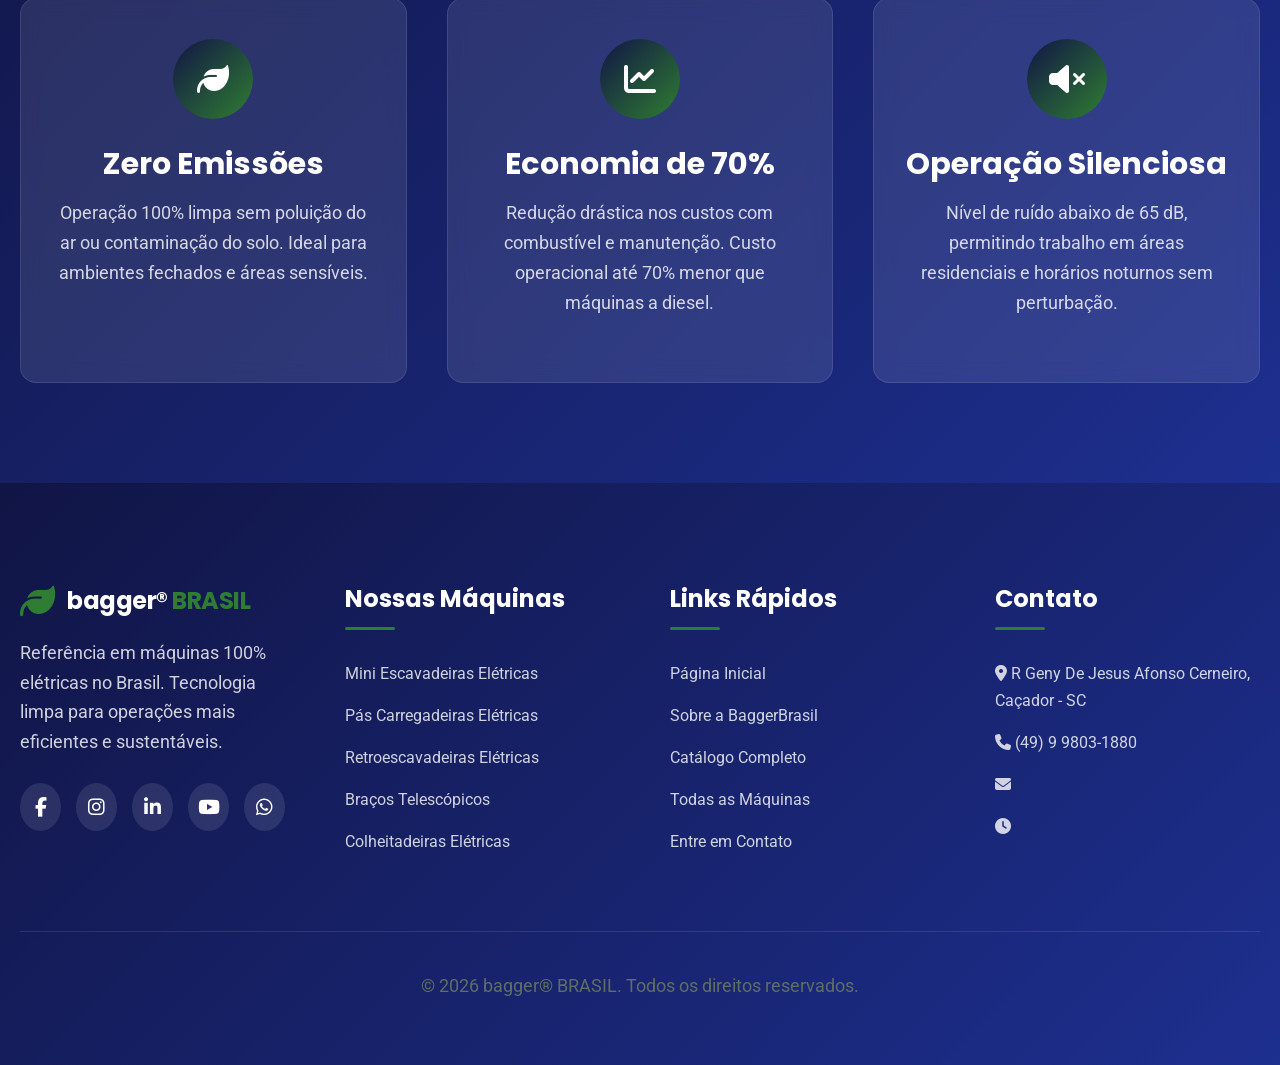
==== commit 3e4014d3: "Update maquinas.html" ====
--- a/maquinas.html
+++ b/maquinas.html
@@ -26,11 +26,11 @@
              
             <!-- Menu Desktop --> 
             <nav class="menu-desktop"> 
-                <a href="index.html">Início</a> <!-- LINK PARA PÁGINA PRINCIPAL --> 
-                <a href="index.html#vantagens">Vantagens</a> <!-- LINK PARA SEÇÃO --> 
-                <a href="index.html#sobre">Sobre</a> <!-- LINK PARA SEÇÃO --> 
+                <a href="index.html">Início</a> 
+                <a href="index.html#vantagens">Vantagens</a> 
+                <a href="index.html#sobre">Sobre</a> 
                 <a href="maquinas.html" class="active">Máquinas</a> 
-                <a href="index.html#contato">Contato</a> <!-- LINK PARA SEÇÃO --> 
+                <a href="index.html#contato">Contato</a> 
                 <button class="btn-contato-header" onclick="window.location.href='index.html#contato'"> 
                     <i class="fas fa-phone-alt"></i> Falar com Especialista 
                 </button> 
@@ -44,11 +44,11 @@
          
         <!-- Menu Mobile --> 
         <nav class="menu-mobile" id="menuMobile"> 
-            <a href="index.html">Início</a> <!-- LINK PARA PÁGINA PRINCIPAL --> 
-            <a href="index.html#vantagens">Vantagens</a> <!-- LINK PARA SEÇÃO --> 
-            <a href="index.html#sobre">Sobre</a> <!-- LINK PARA SEÇÃO --> 
+            <a href="index.html">Início</a> 
+            <a href="index.html#vantagens">Vantagens</a> 
+            <a href="index.html#sobre">Sobre</a> 
             <a href="maquinas.html" class="active">Máquinas</a> 
-            <a href="index.html#contato">Contato</a> <!-- LINK PARA SEÇÃO --> 
+            <a href="index.html#contato">Contato</a> 
             <button class="btn btn-primary" style="margin-top: 20px;" onclick="window.location.href='index.html#contato'"> 
                 <i class="fas fa-phone-alt"></i> Falar com Especialista 
             </button> 
@@ -61,7 +61,7 @@
     <!-- Breadcrumb --> 
     <div class="breadcrumb"> 
         <div class="container breadcrumb-container"> 
-            <a href="index.html">Início</a> <!-- LINK PARA PÁGINA PRINCIPAL --> 
+            <a href="index.html">Início</a>
             <span>></span> 
             <a href="maquinas.html">Máquinas</a> 
             <span>></span> 
@@ -72,13 +72,15 @@
     <!-- Categorias Menu --> 
     <div class="categorias-menu"> 
         <div class="container categorias-container"> 
+            <a href="#empilhadeira" class="categoria-btn" data-categoria="empilhadeira">Empilhadeiras Elétricas</a> 
+              <!--         
             <a href="#miniecarregadeira" class="categoria-btn active" data-categoria="minicarregadeira">Mini Carregadeira Elétrica</a> 
             <a href="#dumper" class="categoria-btn" data-categoria="dumper">Dumper Elétrico</a> 
-            <a href="#empilhadeira" class="categoria-btn" data-categoria="empilhadeira">Empilhadeira Elétrica</a> 
+            
             <a href="#carregadeira" class="categoria-btn" data-categoria="carregadeira">Carregadeira Elétrica</a> 
             <a href="#pacarregadeira" class="categoria-btn" data-categoria="pacarregadeira">Pá Carregadeira Elétrica</a> 
  
-            <!-- 
+  
             <a href="#seriec" class="categoria-btn" data-categoria="seriec">Série C - Alta Qualidade</a> 
             <a href="#seried" class="categoria-btn" data-categoria="seried">Série D - Econômica</a> 
             <a href="#colheitadeiras" class="categoria-btn" data-categoria="colheitadeiras">Colheitadeiras Elétricas</a> 
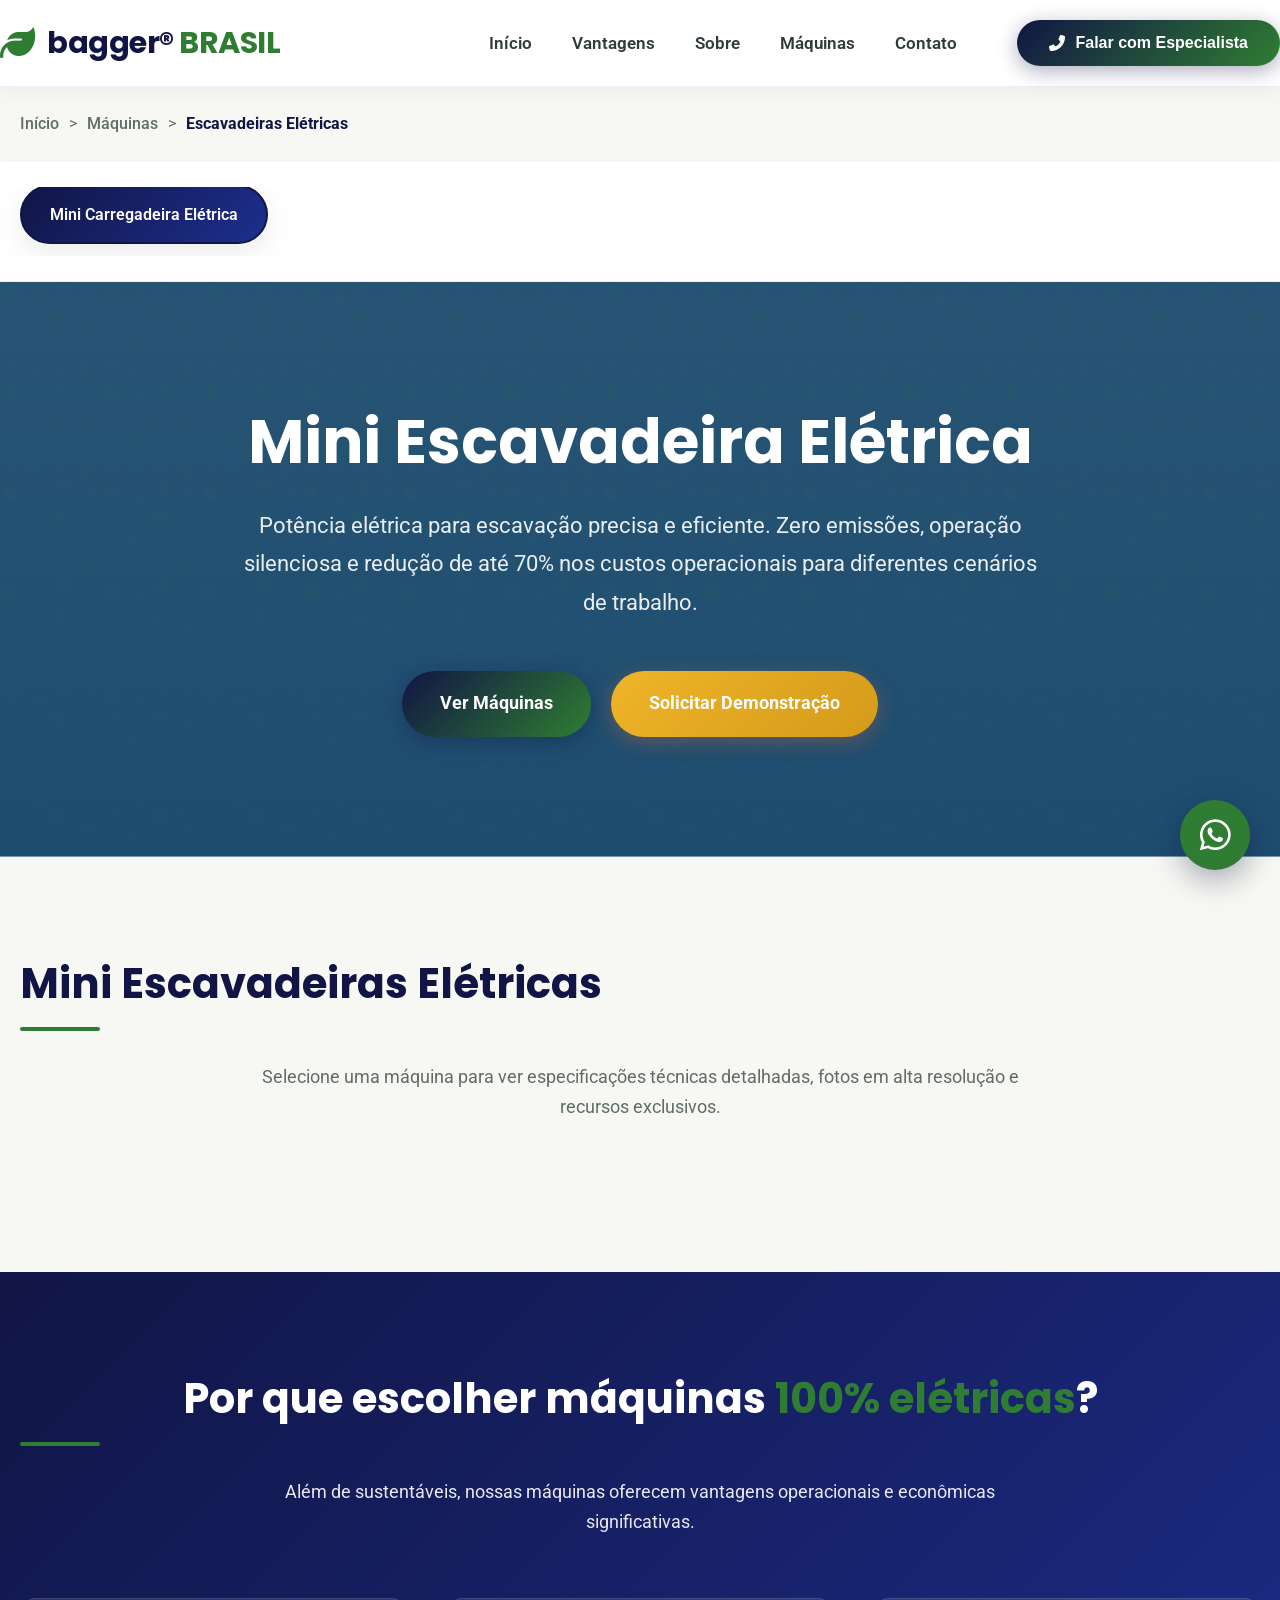
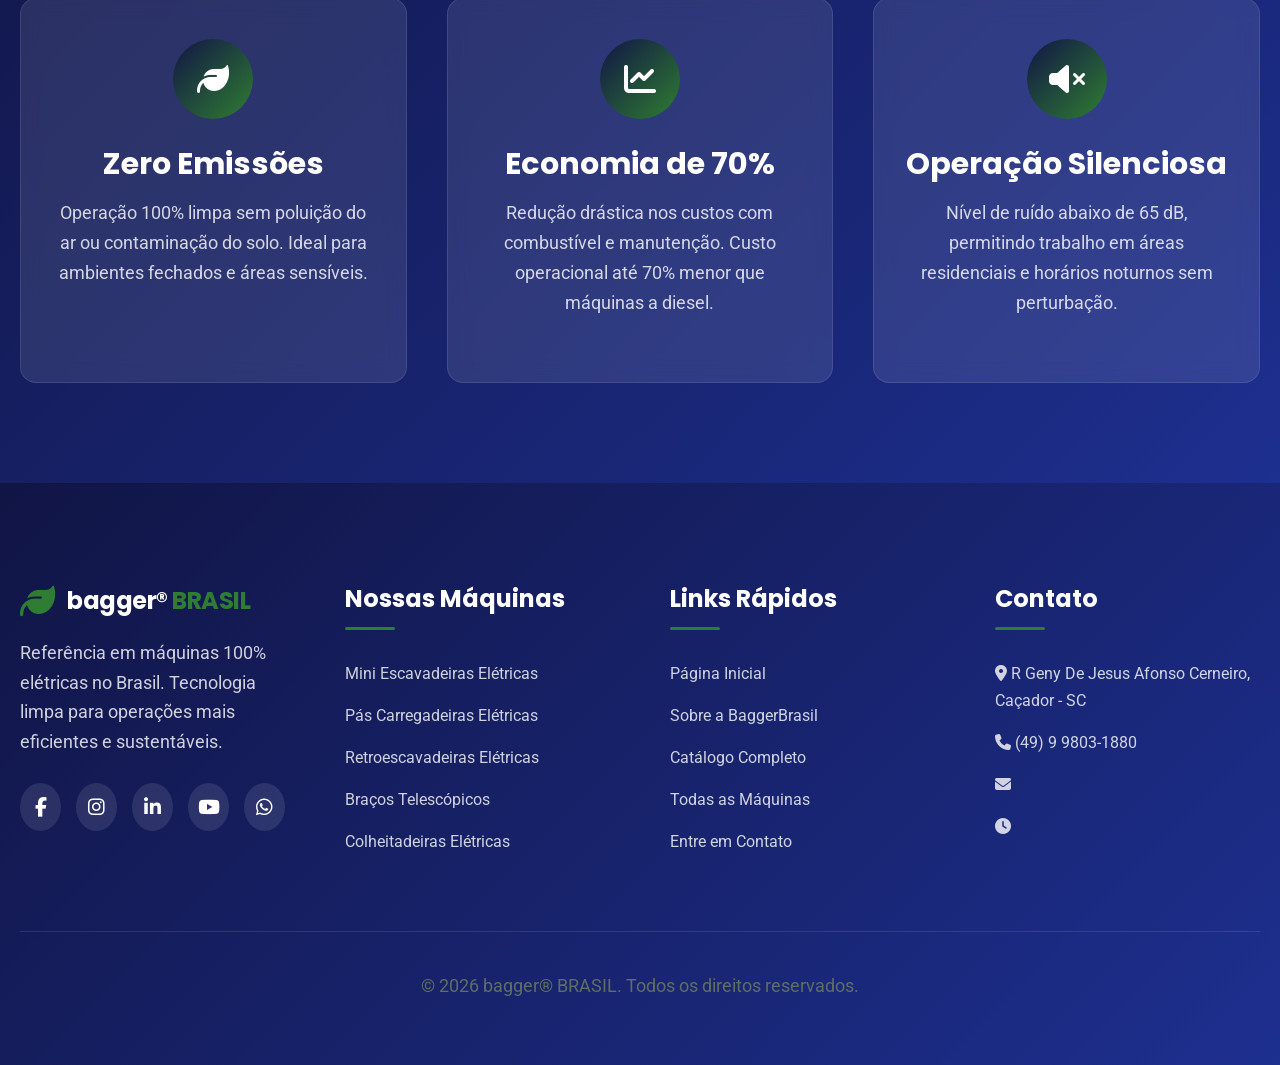
==== commit 00f3efce: "Update maquinas.html" ====
--- a/maquinas.html
+++ b/maquinas.html
@@ -72,11 +72,11 @@
     <!-- Categorias Menu --> 
     <div class="categorias-menu"> 
         <div class="container categorias-container"> 
-            <a href="#empilhadeira" class="categoria-btn" data-categoria="empilhadeira">Empilhadeiras Elétricas</a> 
+        <a href="#miniecarregadeira" class="categoria-btn active" data-categoria="minicarregadeira">Mini Carregadeira Elétrica</a> 
               <!--         
-            <a href="#miniecarregadeira" class="categoria-btn active" data-categoria="minicarregadeira">Mini Carregadeira Elétrica</a> 
+           
             <a href="#dumper" class="categoria-btn" data-categoria="dumper">Dumper Elétrico</a> 
-            
+             <a href="#empilhadeira" class="categoria-btn" data-categoria="empilhadeira">Empilhadeiras Elétricas</a> 
             <a href="#carregadeira" class="categoria-btn" data-categoria="carregadeira">Carregadeira Elétrica</a> 
             <a href="#pacarregadeira" class="categoria-btn" data-categoria="pacarregadeira">Pá Carregadeira Elétrica</a> 
  
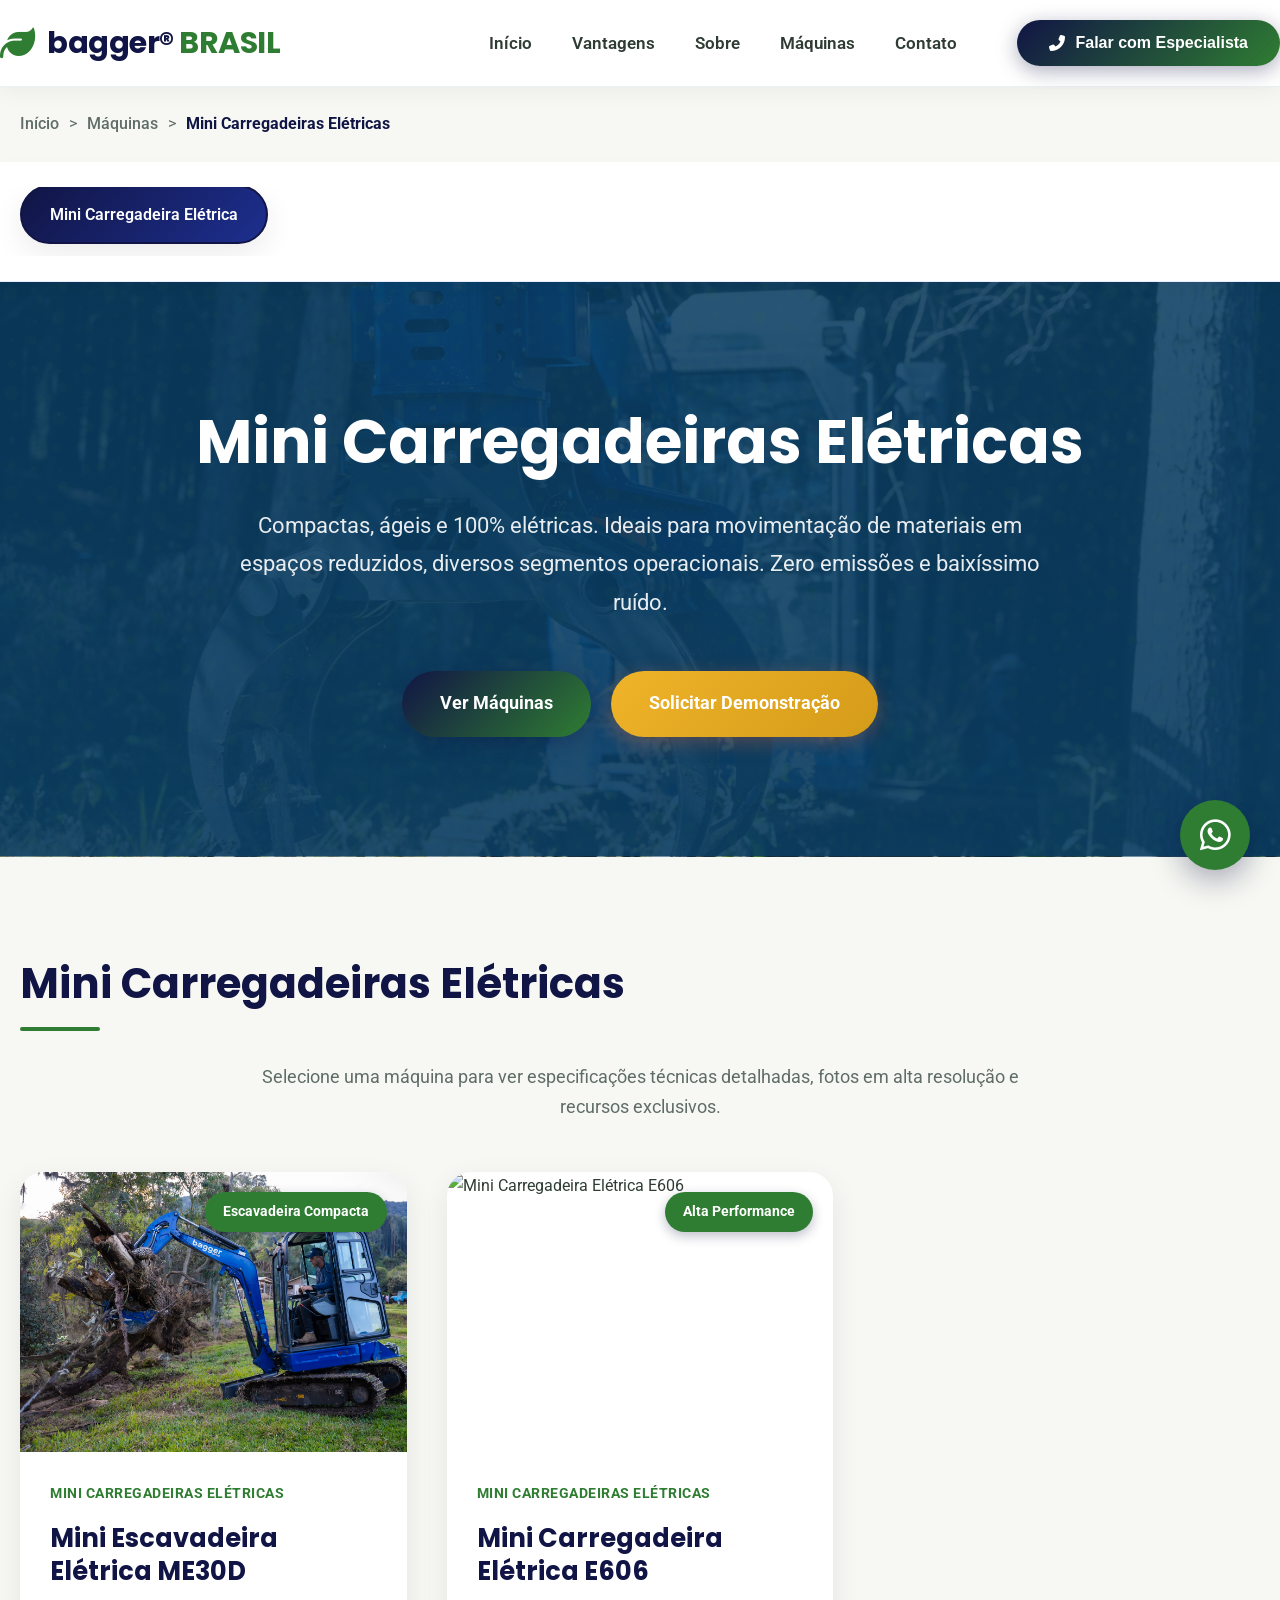
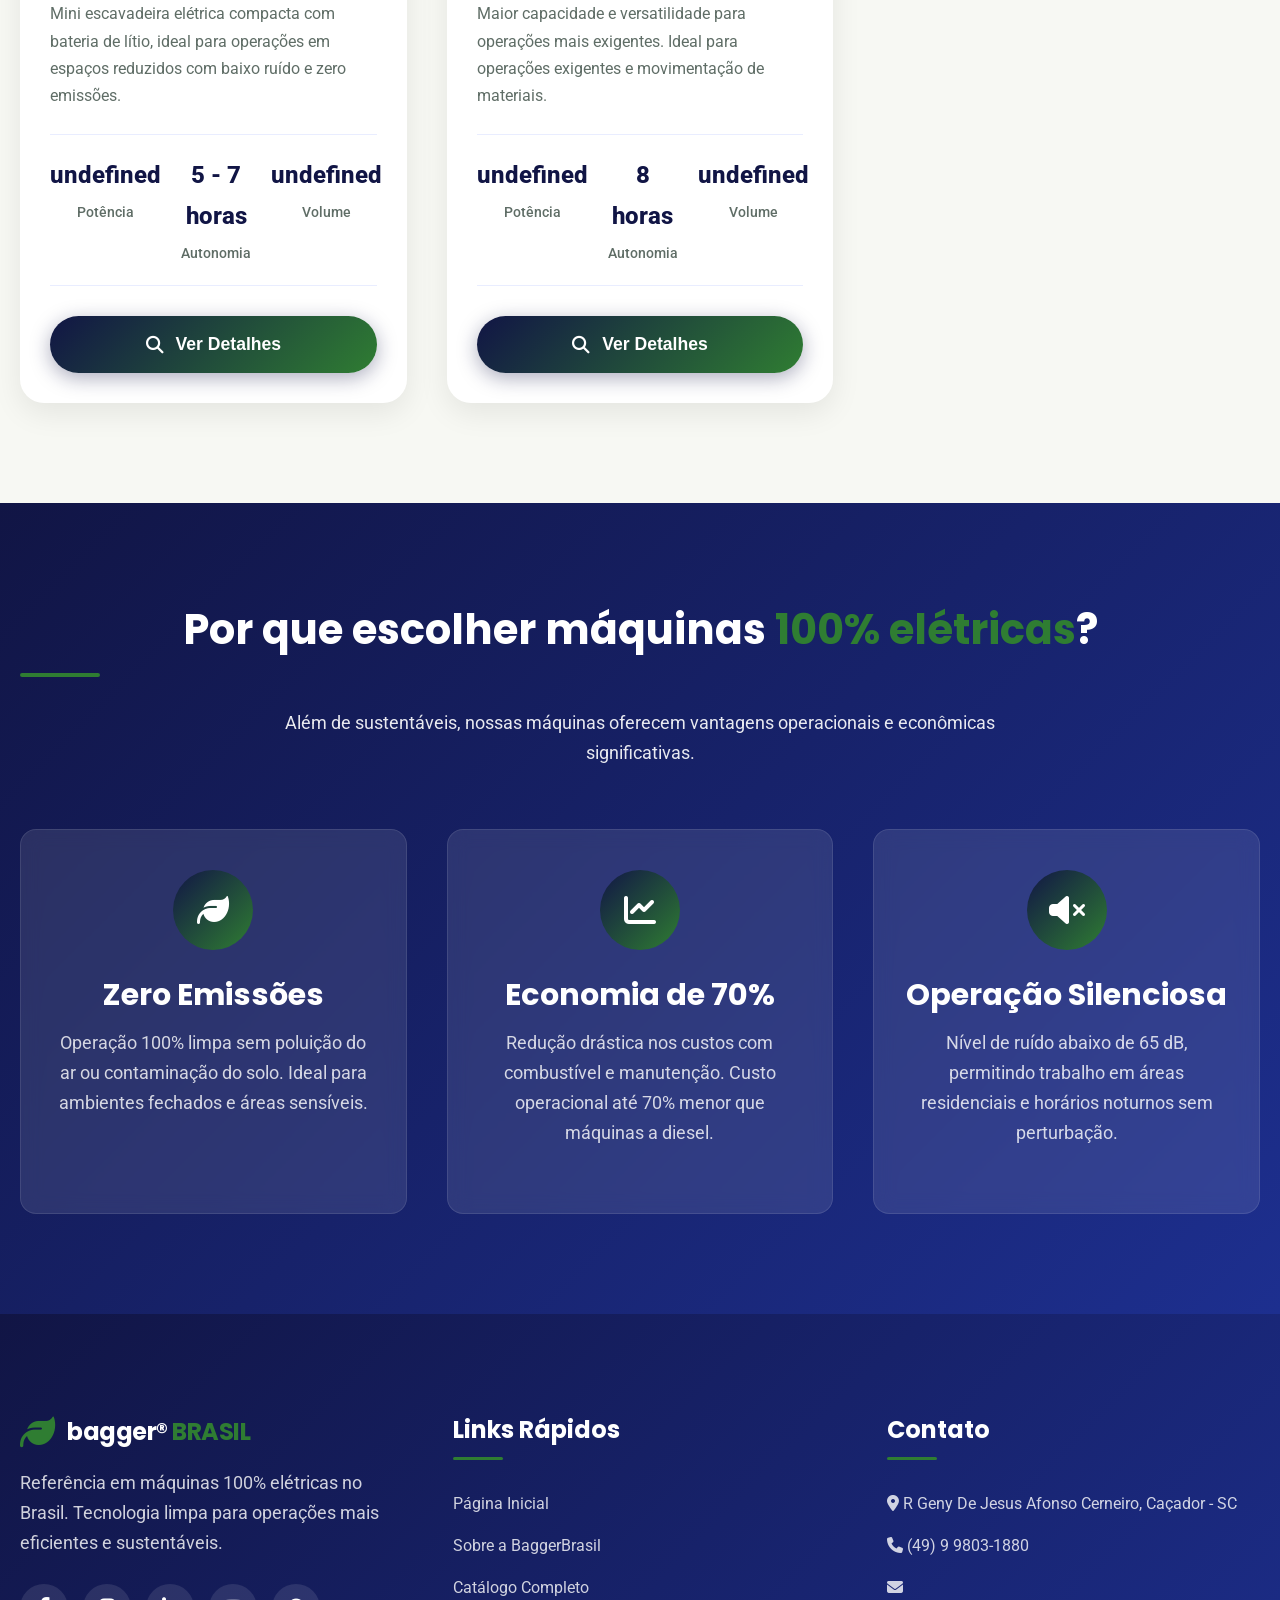
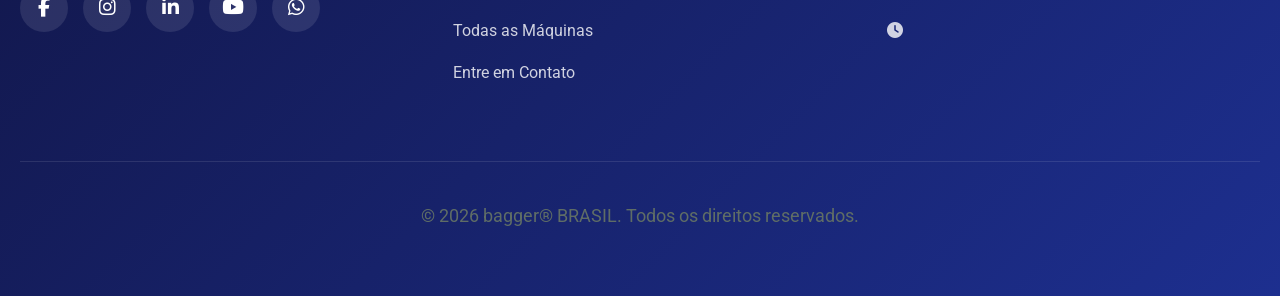
==== commit 02147035: "Update maquinas.html" ====
--- a/maquinas.html
+++ b/maquinas.html
@@ -215,7 +215,7 @@
                         <a href="#"><i class="fab fa-whatsapp"></i></a> 
                     </div> 
                 </div> 
-                 
+         <!--        
                 <div class="footer-col"> 
                     <h3>Nossas Máquinas</h3> 
                     <ul> 
@@ -226,7 +226,7 @@
                         <li><a href="#colheitadeiras">Colheitadeiras Elétricas</a></li> 
                     </ul> 
                 </div> 
-                 
+            -->     
                 <div class="footer-col"> 
                     <h3>Links Rápidos</h3> 
                     <ul> 
--- a/maquinas.css
+++ b/maquinas.css
@@ -377,7 +377,7 @@
  
         /* ================= HERO CATEGORIA ================= */ 
         .hero-categoria { 
-            background: linear-gradient(rgba(10, 61, 98, 0.88), rgba(10, 61, 98, 0.92)), url('https://images.unsplash.com/photo-1586771107445-d3ca888129f4?q=80&w=2070'); 
+            background: linear-gradient(rgba(10, 61, 98, 0.88), rgba(10, 61, 98, 0.92)), url('uploads/carregadeirafundo.jpg'); 
             background-size: cover; 
             background-position: center; 
             color: var(--branco); 
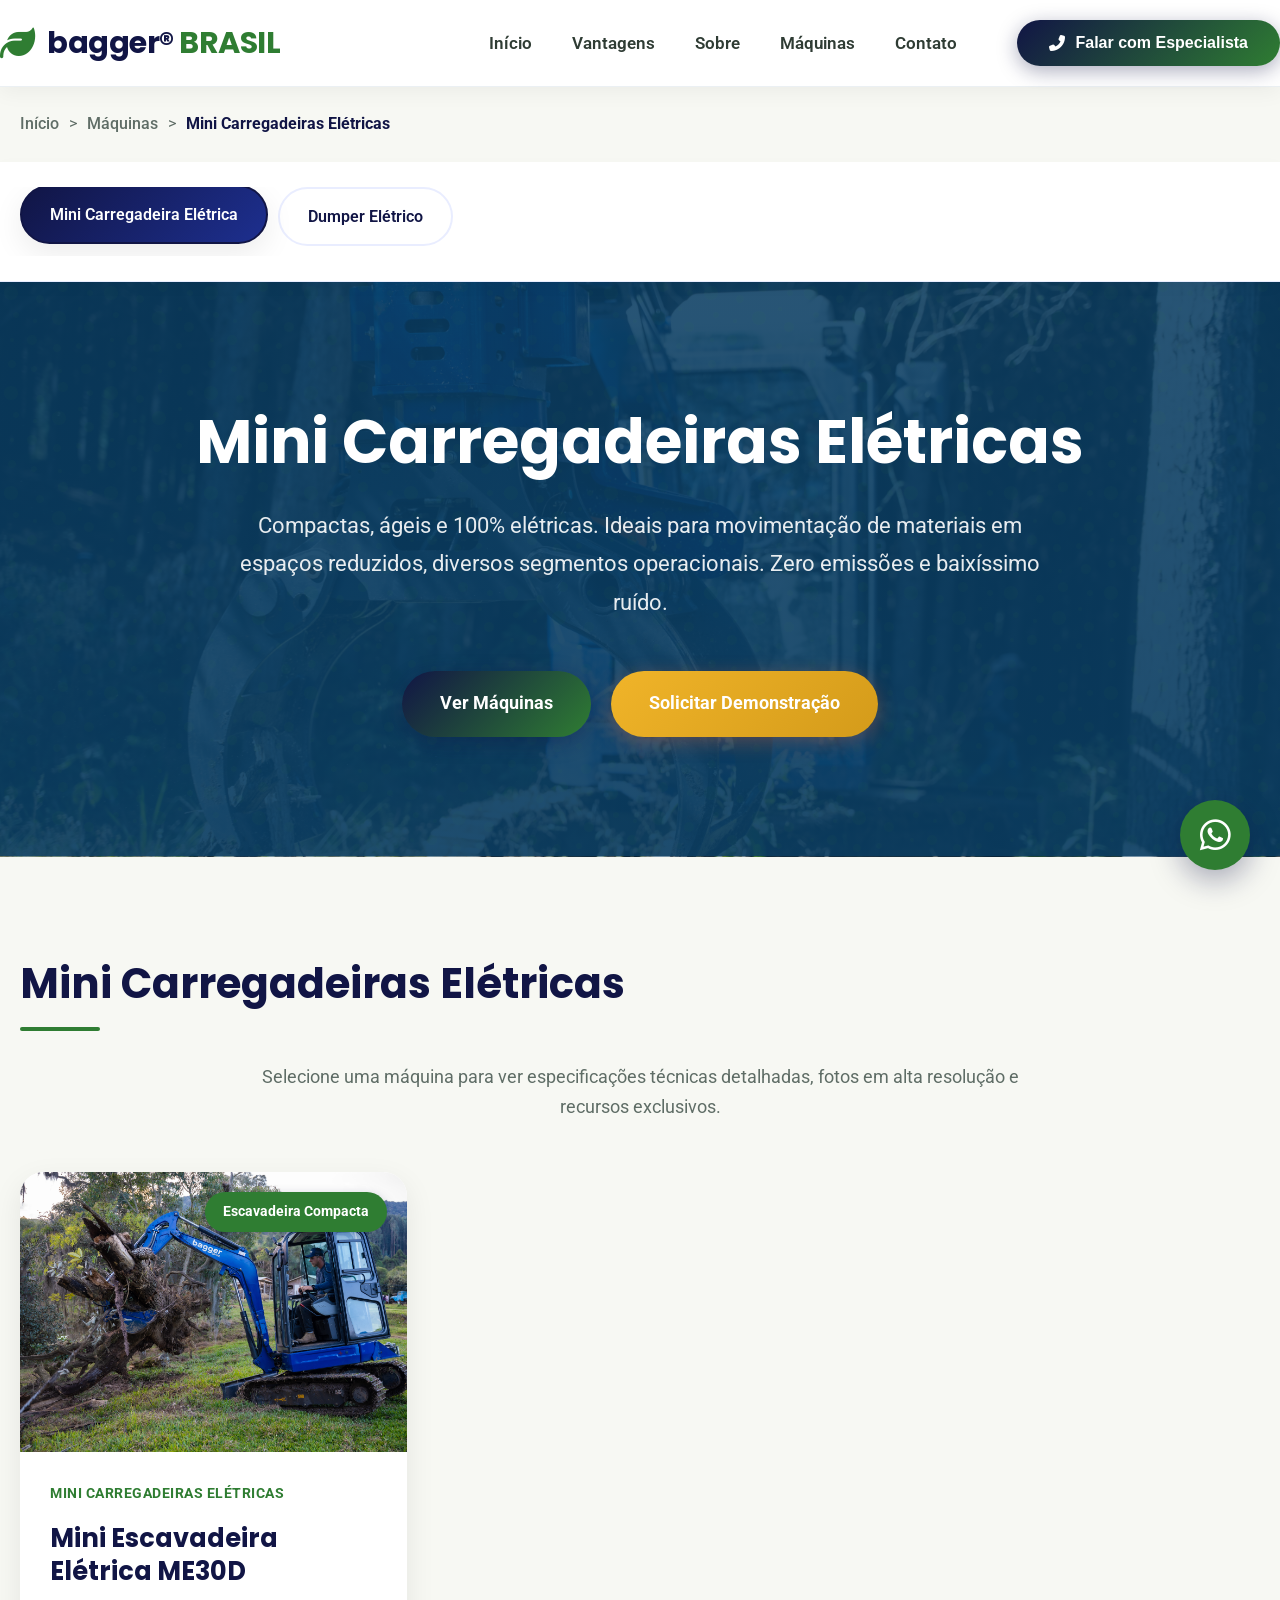
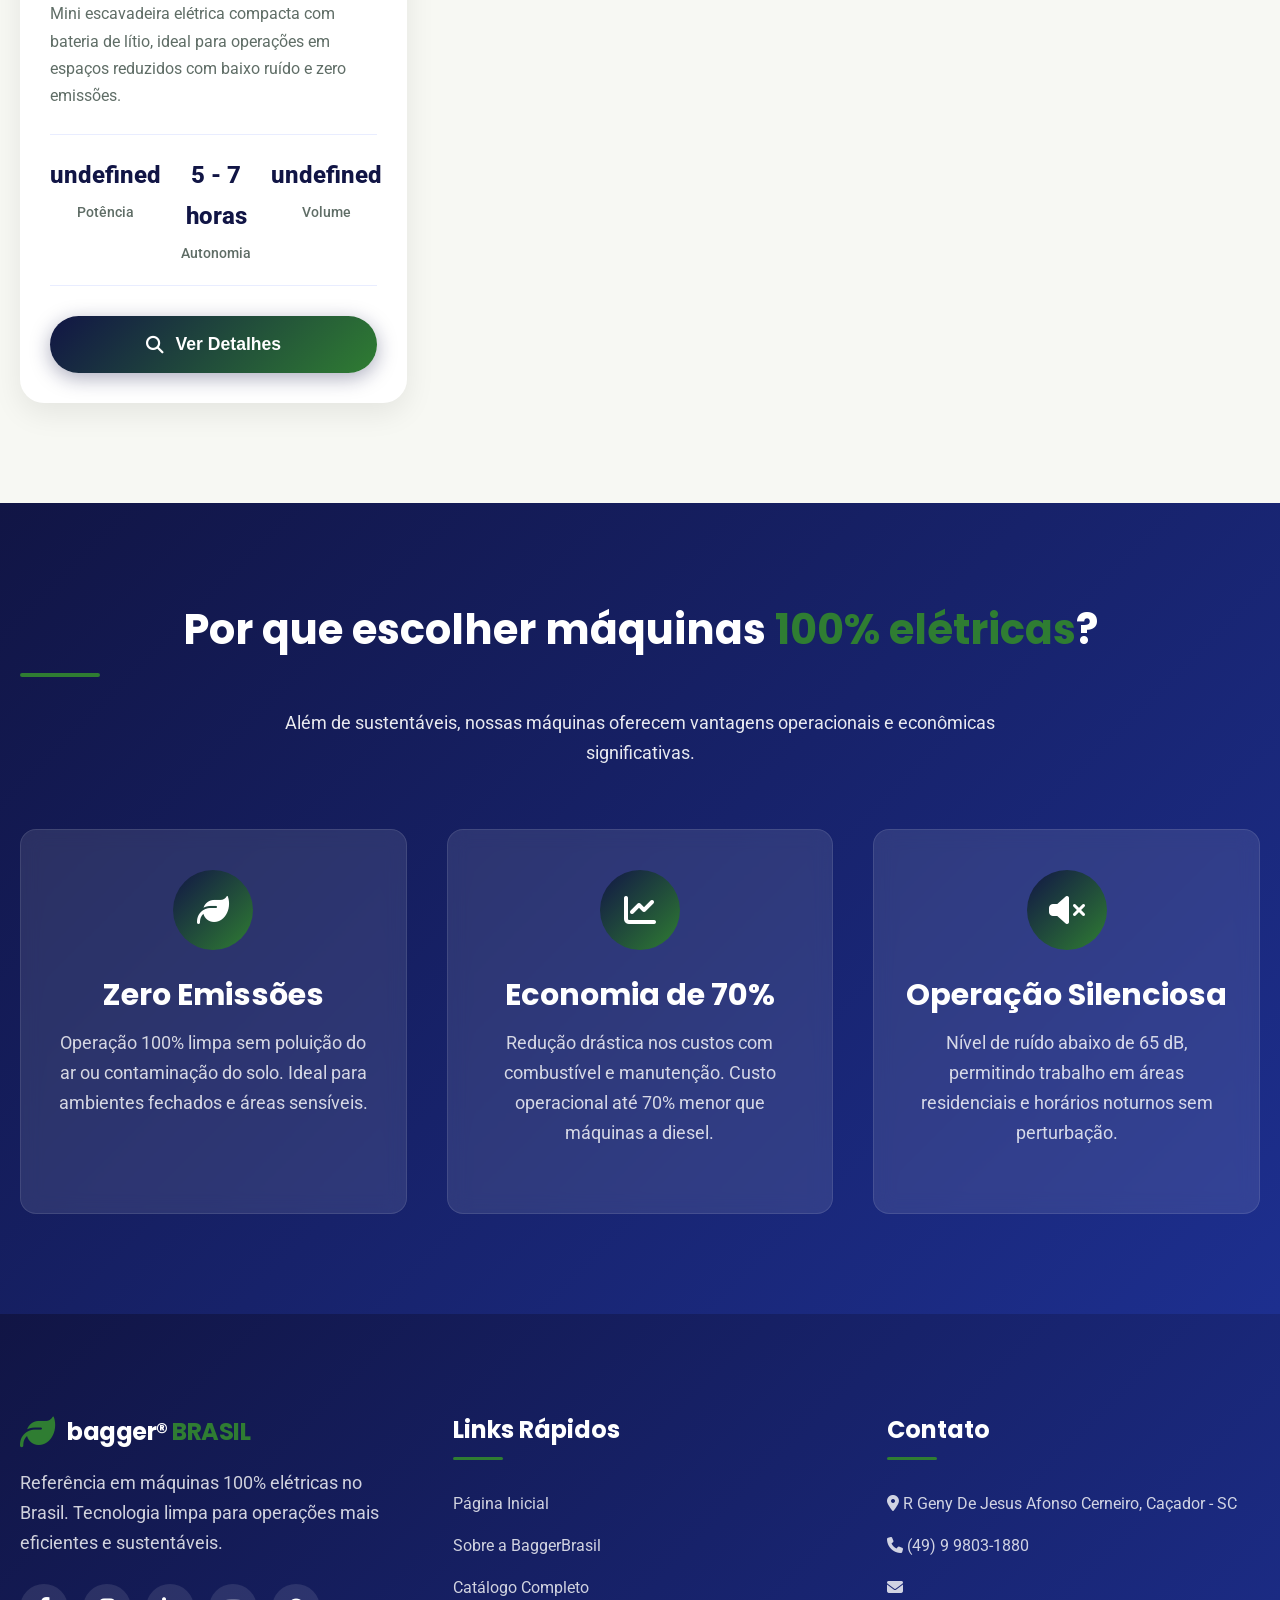
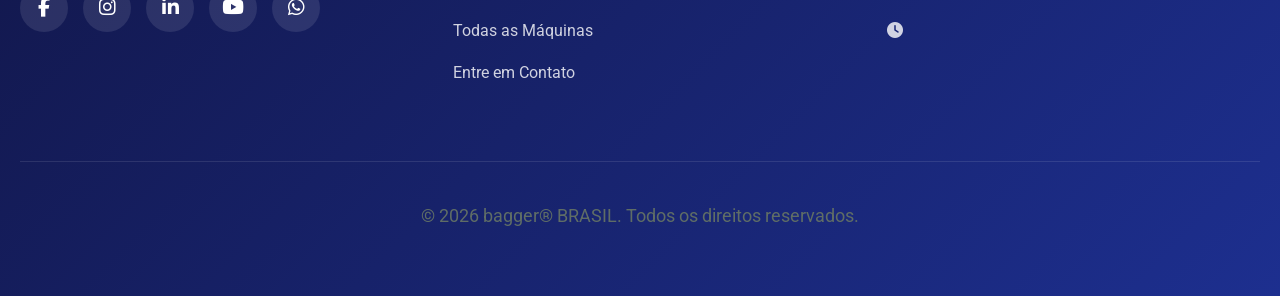
==== commit 7e648425: "Adiciona novo dumper elétrico 2T-2W ao catálogo" ====
--- a/maquinas.html
+++ b/maquinas.html
@@ -73,9 +73,9 @@
     <div class="categorias-menu"> 
         <div class="container categorias-container"> 
         <a href="#miniecarregadeira" class="categoria-btn active" data-categoria="minicarregadeira">Mini Carregadeira Elétrica</a> 
+            <a href="#dumper" class="categoria-btn" data-categoria="dumper">Dumper Elétrico</a> 
               <!--         
            
-            <a href="#dumper" class="categoria-btn" data-categoria="dumper">Dumper Elétrico</a> 
              <a href="#empilhadeira" class="categoria-btn" data-categoria="empilhadeira">Empilhadeiras Elétricas</a> 
             <a href="#carregadeira" class="categoria-btn" data-categoria="carregadeira">Carregadeira Elétrica</a> 
             <a href="#pacarregadeira" class="categoria-btn" data-categoria="pacarregadeira">Pá Carregadeira Elétrica</a> 
@@ -268,4 +268,3 @@
 </html>
 
 
-
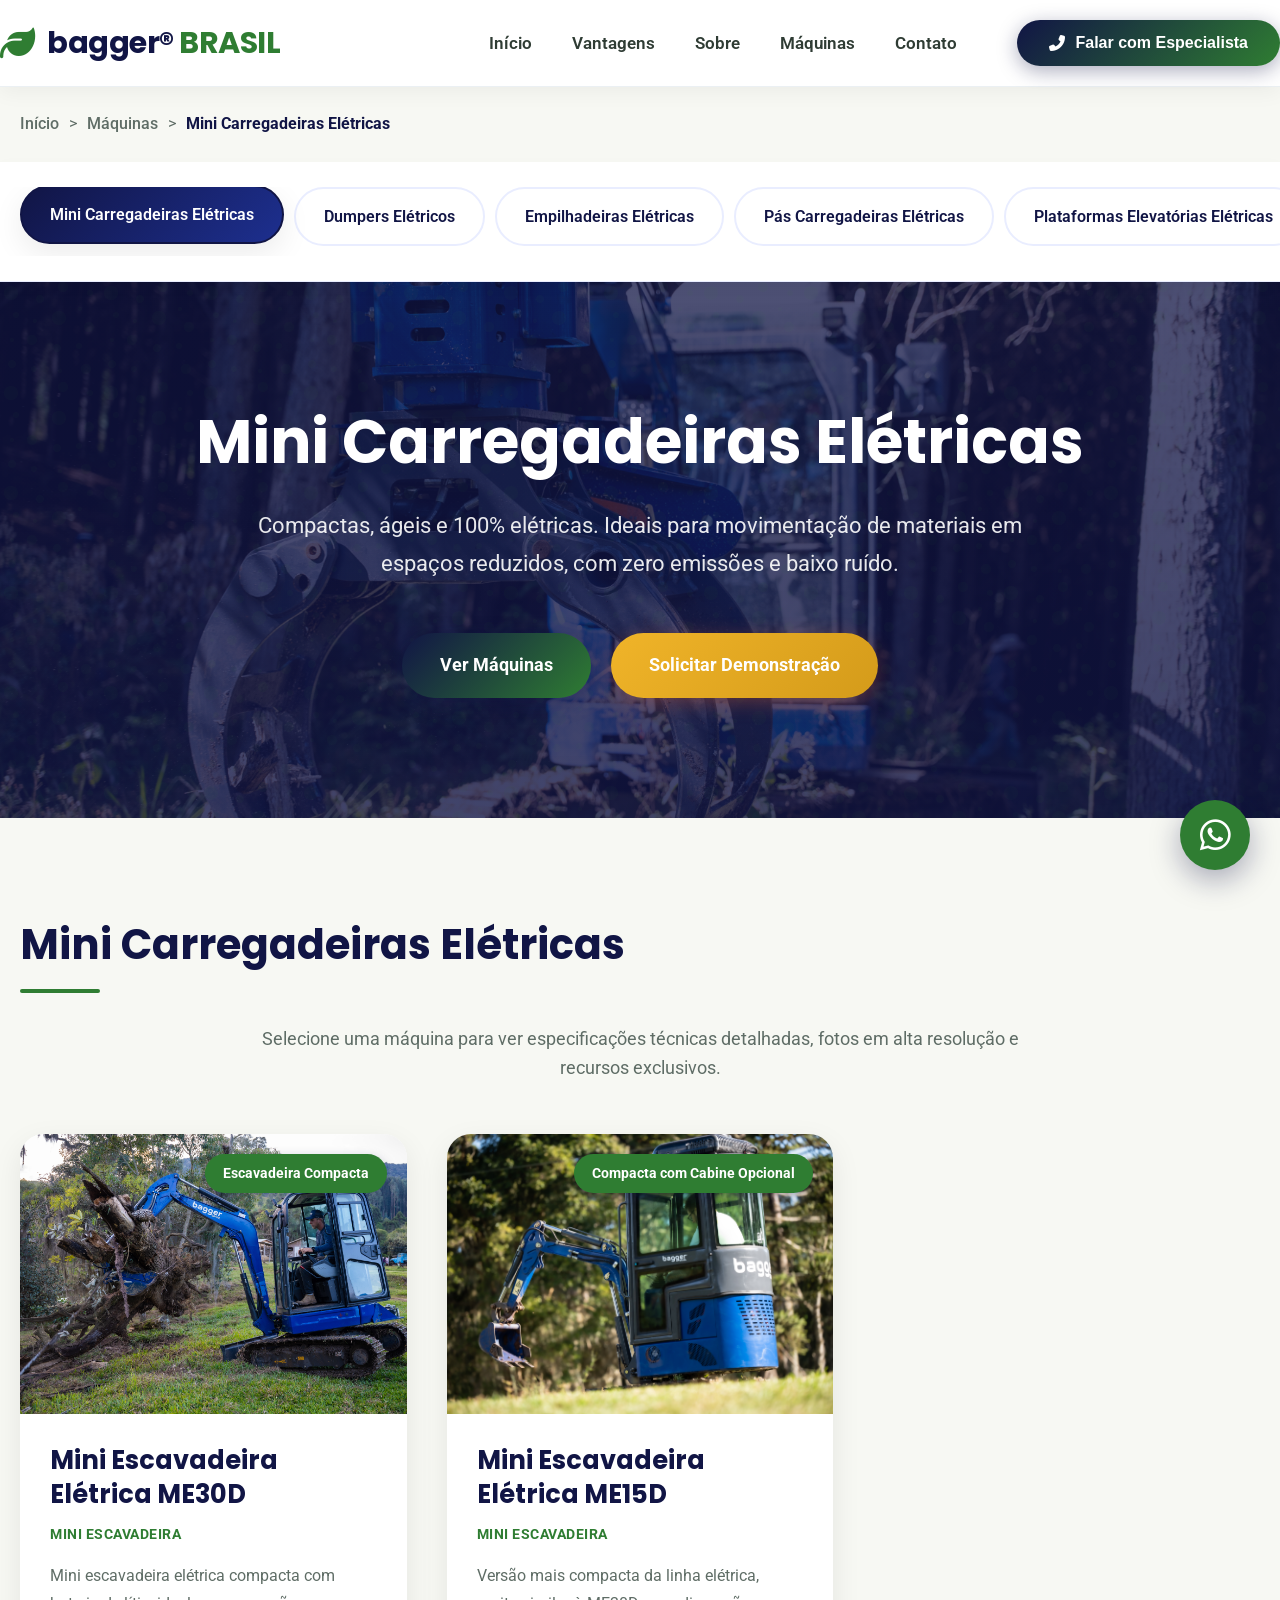
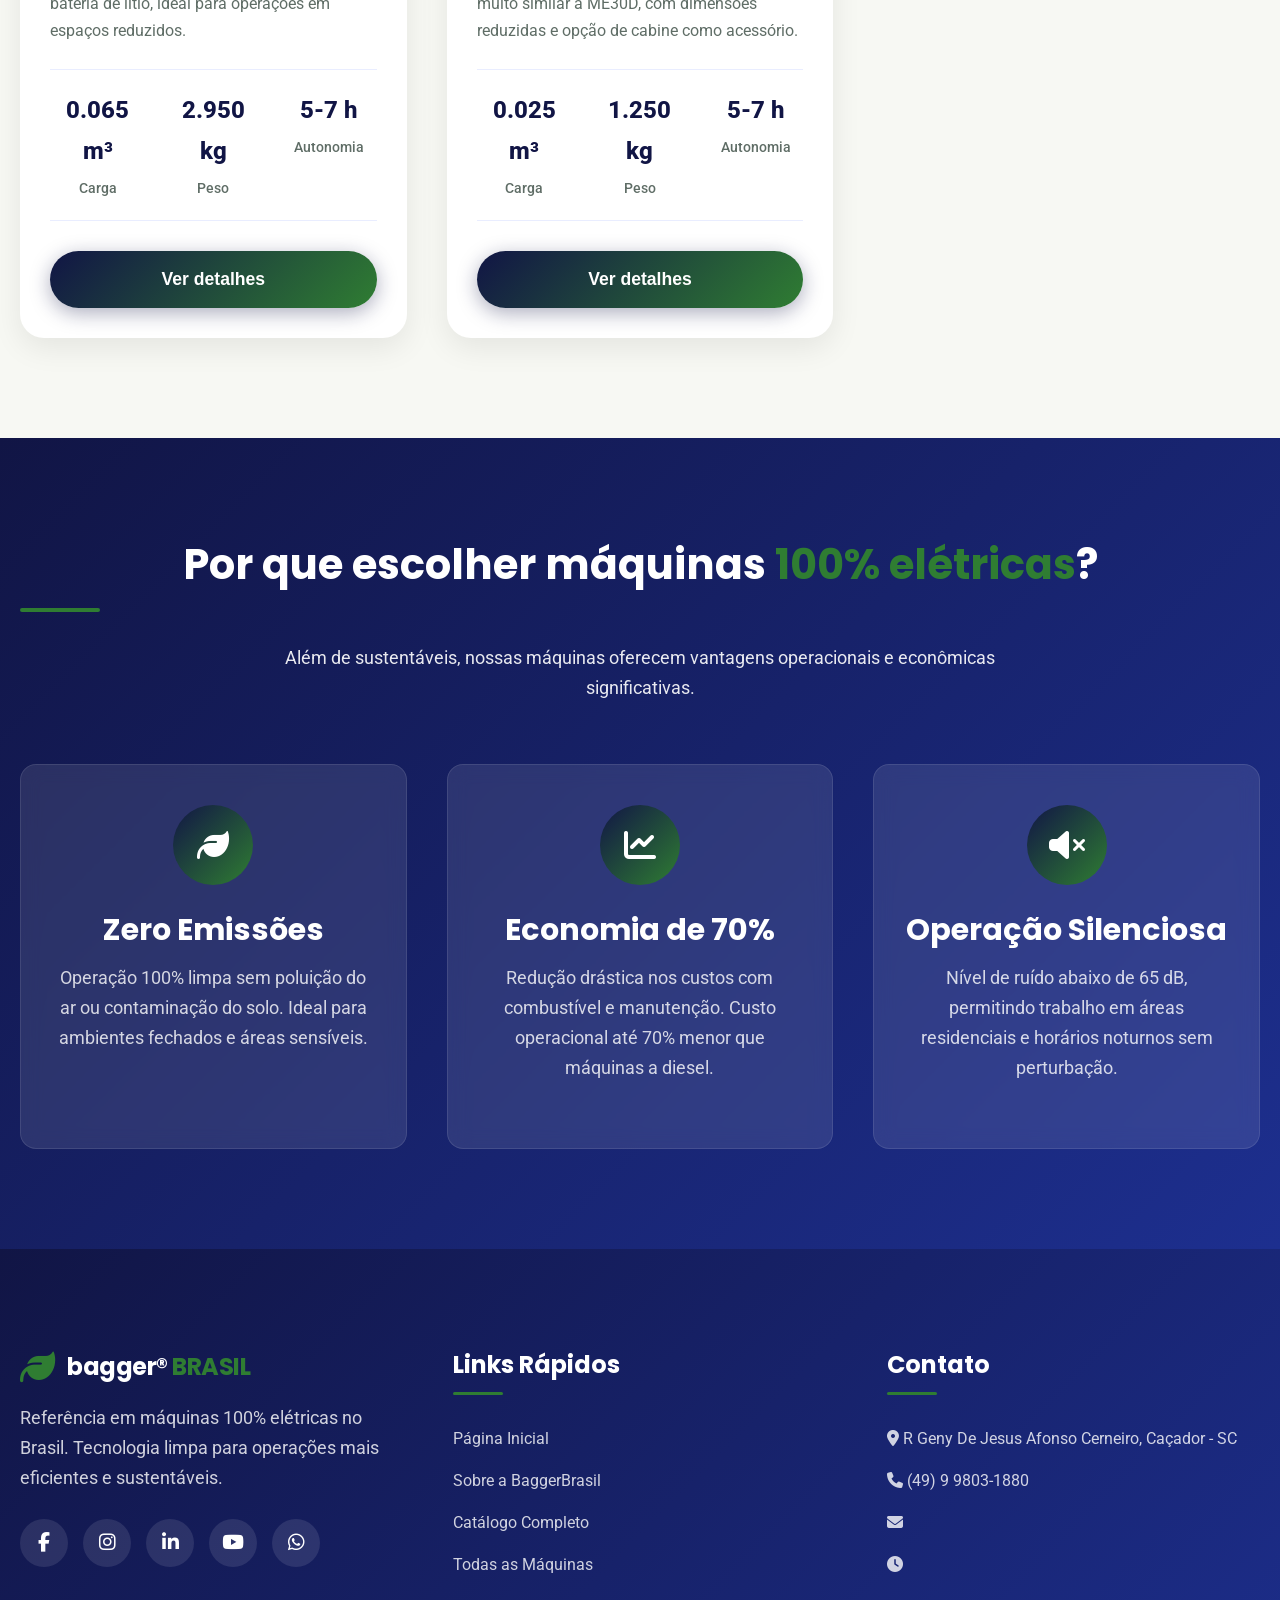
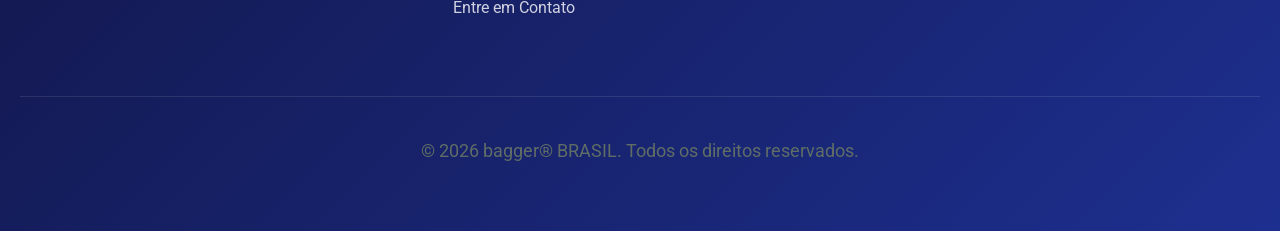
==== commit e28fc162: "Reorganiza máquinas por tipo de equipamento" ====
--- a/maquinas.html
+++ b/maquinas.html
@@ -72,8 +72,11 @@
     <!-- Categorias Menu --> 
     <div class="categorias-menu"> 
         <div class="container categorias-container"> 
-        <a href="#miniecarregadeira" class="categoria-btn active" data-categoria="minicarregadeira">Mini Carregadeira Elétrica</a> 
-            <a href="#dumper" class="categoria-btn" data-categoria="dumper">Dumper Elétrico</a> 
+        <a href="#minicarregadeira" class="categoria-btn active" data-categoria="minicarregadeira">Mini Carregadeiras Elétricas</a> 
+            <a href="#dumper" class="categoria-btn" data-categoria="dumper">Dumpers Elétricos</a>
+            <a href="#empilhadeira" class="categoria-btn" data-categoria="empilhadeira">Empilhadeiras Elétricas</a>
+            <a href="#pacarregadeira" class="categoria-btn" data-categoria="pacarregadeira">Pás Carregadeiras Elétricas</a>
+            <a href="#plataformaelevatoria" class="categoria-btn" data-categoria="plataformaelevatoria">Plataformas Elevatórias Elétricas</a> 
               <!--         
            
              <a href="#empilhadeira" class="categoria-btn" data-categoria="empilhadeira">Empilhadeiras Elétricas</a> 
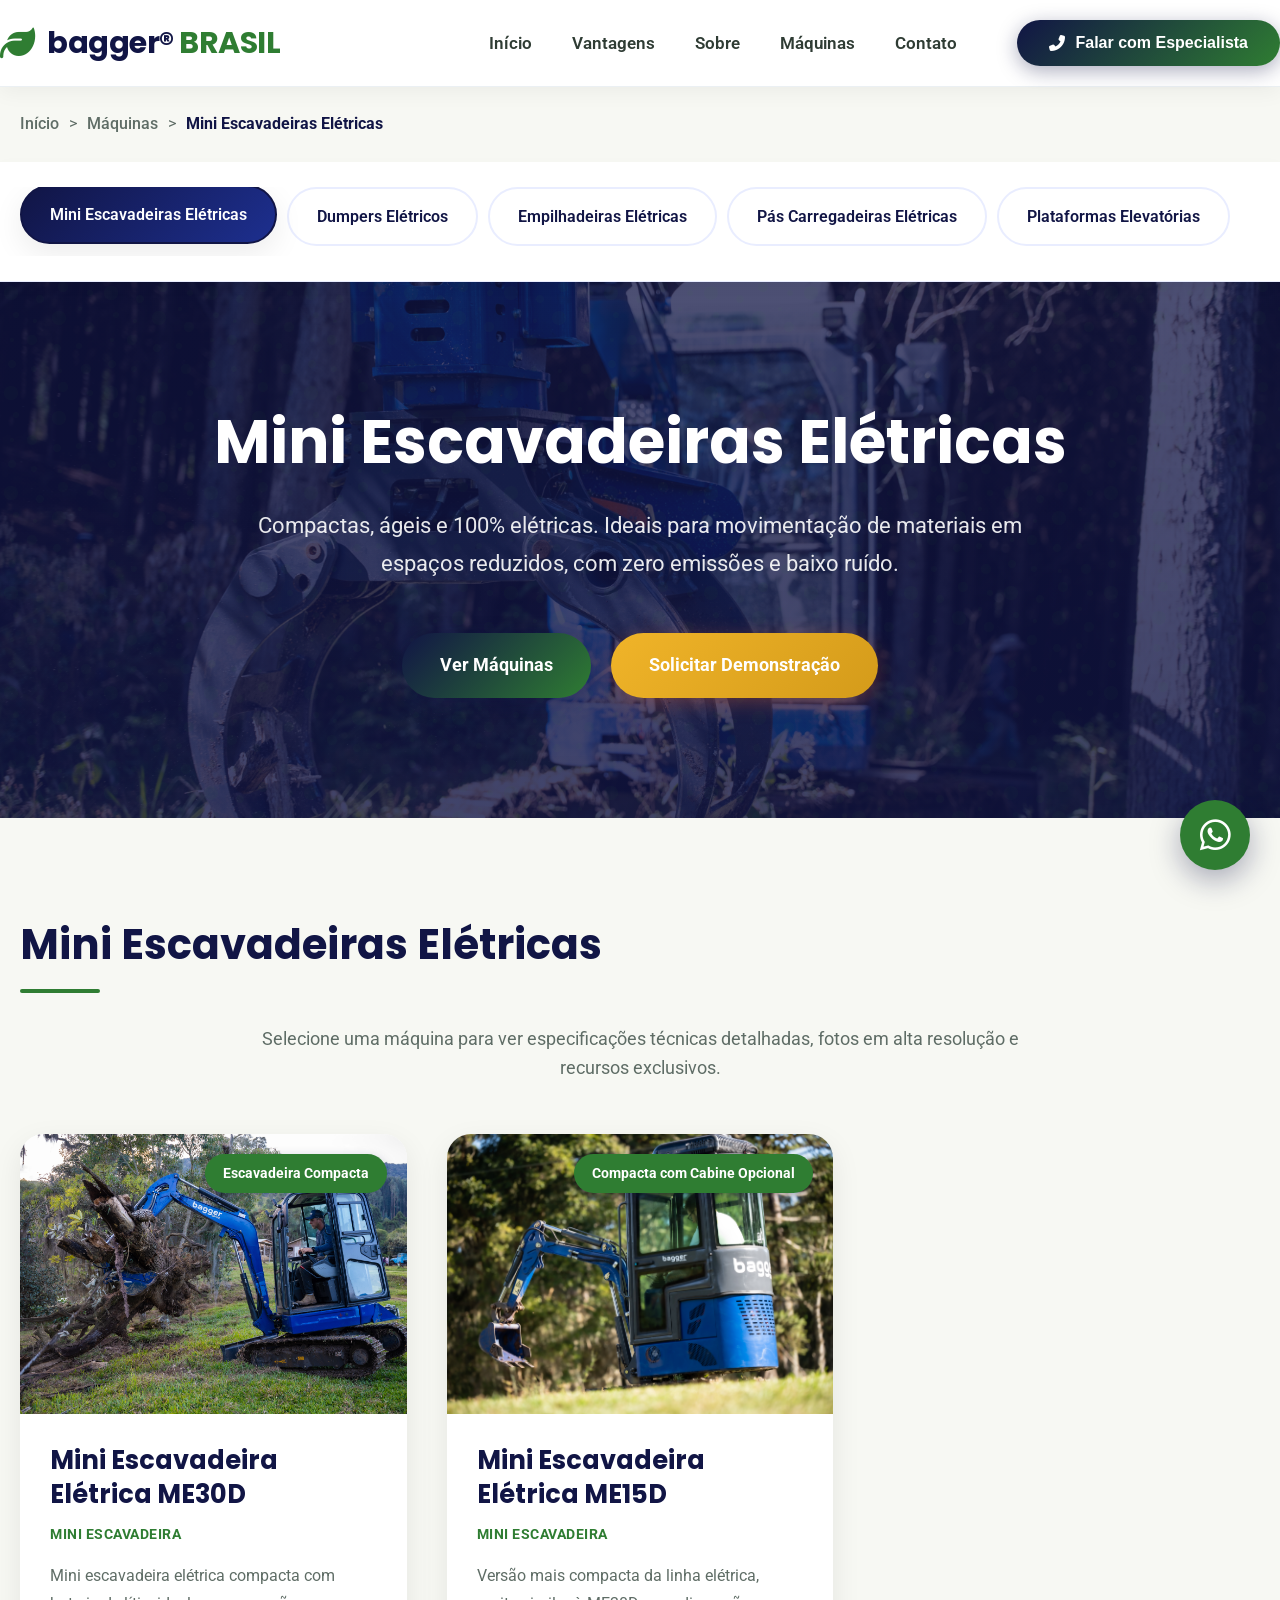
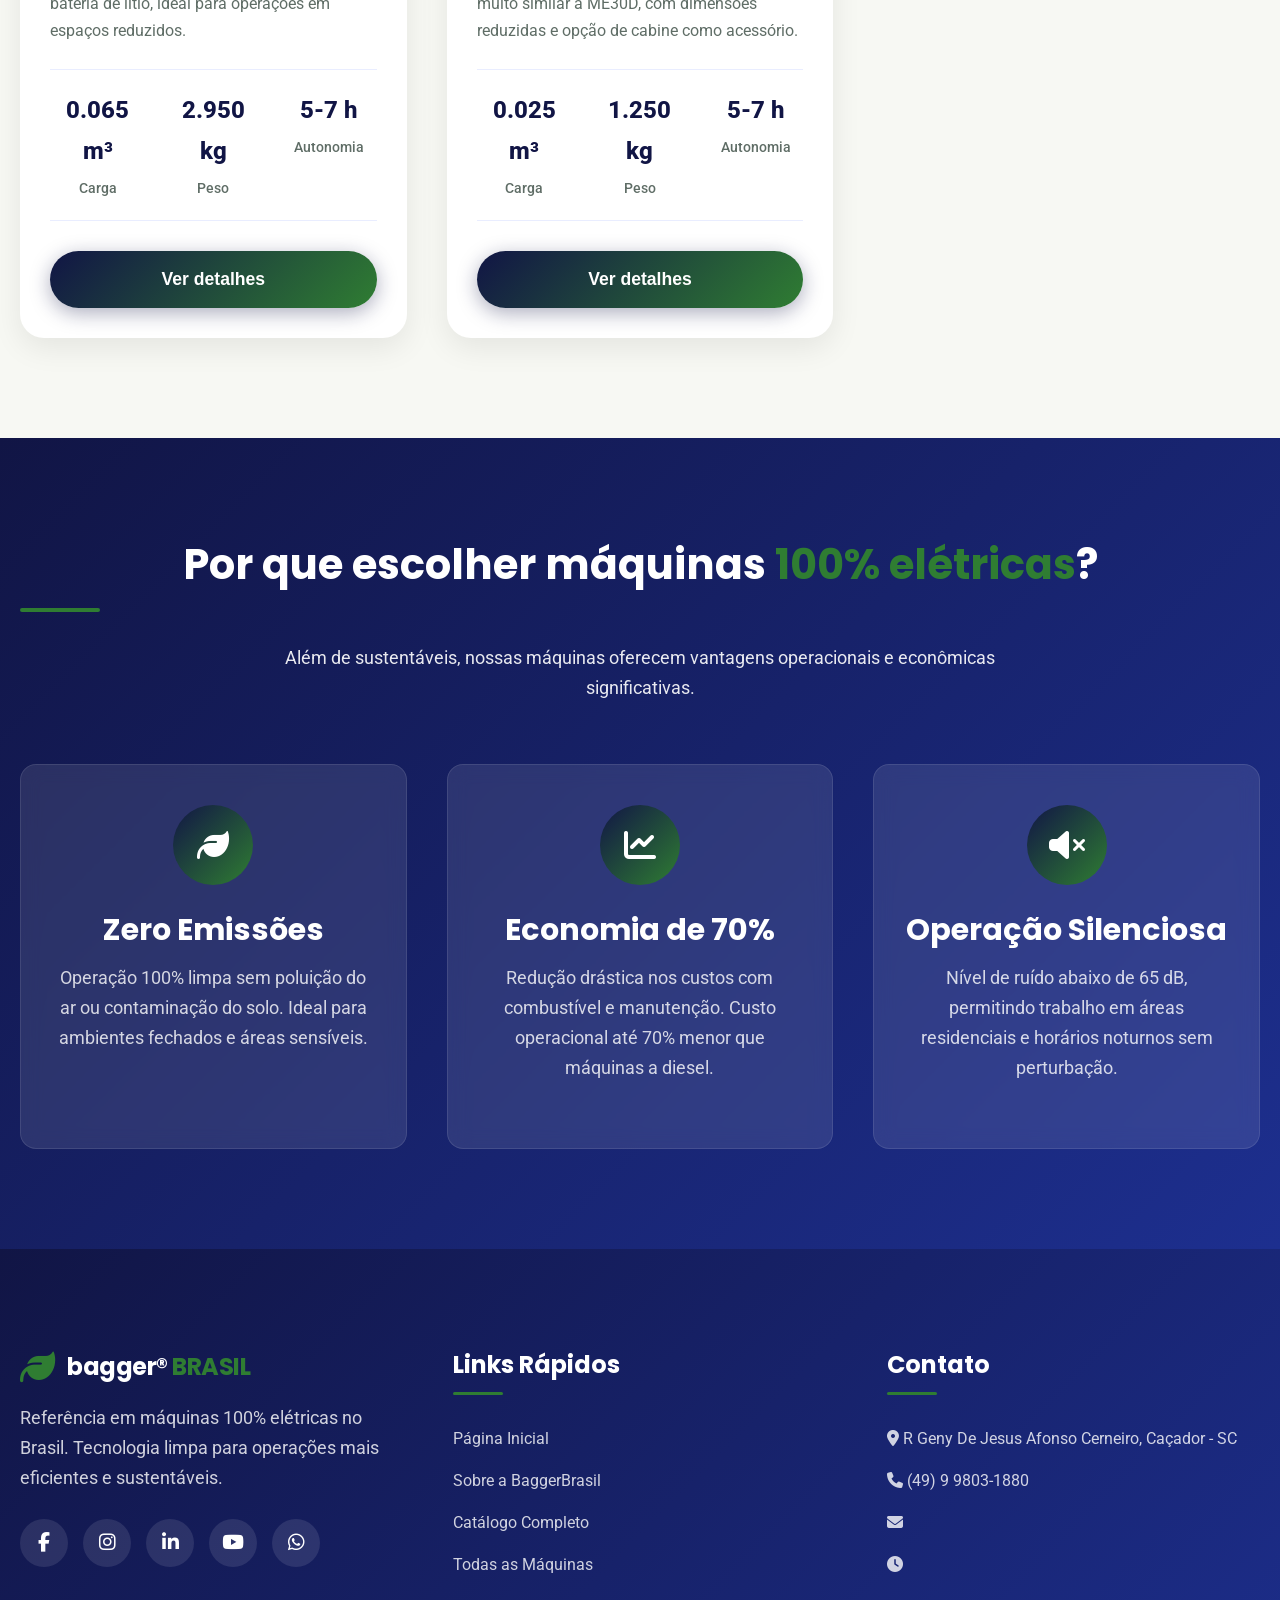
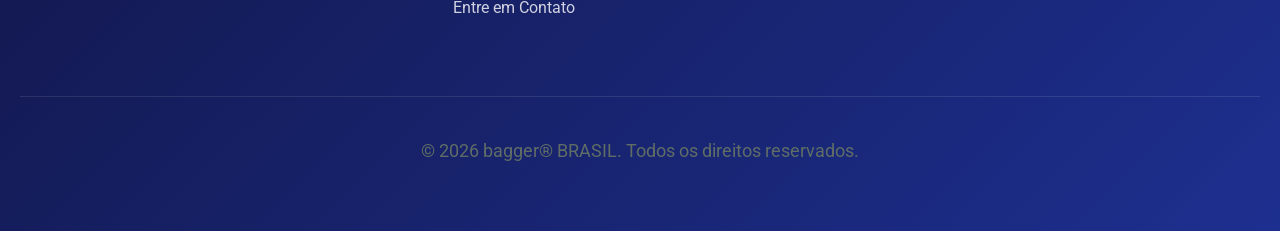
==== commit 4090a91b: "Corrige categorias das máquinas elétricas" ====
--- a/maquinas.html
+++ b/maquinas.html
@@ -72,24 +72,11 @@
     <!-- Categorias Menu --> 
     <div class="categorias-menu"> 
         <div class="container categorias-container"> 
-        <a href="#minicarregadeira" class="categoria-btn active" data-categoria="minicarregadeira">Mini Carregadeiras Elétricas</a> 
+            <a href="#minicarregadeira" class="categoria-btn active" data-categoria="minicarregadeira">Mini Escavadeiras Elétricas</a>
             <a href="#dumper" class="categoria-btn" data-categoria="dumper">Dumpers Elétricos</a>
             <a href="#empilhadeira" class="categoria-btn" data-categoria="empilhadeira">Empilhadeiras Elétricas</a>
             <a href="#pacarregadeira" class="categoria-btn" data-categoria="pacarregadeira">Pás Carregadeiras Elétricas</a>
-            <a href="#plataformaelevatoria" class="categoria-btn" data-categoria="plataformaelevatoria">Plataformas Elevatórias Elétricas</a> 
-              <!--         
-           
-             <a href="#empilhadeira" class="categoria-btn" data-categoria="empilhadeira">Empilhadeiras Elétricas</a> 
-            <a href="#carregadeira" class="categoria-btn" data-categoria="carregadeira">Carregadeira Elétrica</a> 
-            <a href="#pacarregadeira" class="categoria-btn" data-categoria="pacarregadeira">Pá Carregadeira Elétrica</a> 
- 
-  
-            <a href="#seriec" class="categoria-btn" data-categoria="seriec">Série C - Alta Qualidade</a> 
-            <a href="#seried" class="categoria-btn" data-categoria="seried">Série D - Econômica</a> 
-            <a href="#colheitadeiras" class="categoria-btn" data-categoria="colheitadeiras">Colheitadeiras Elétricas</a> 
-            <a href="#tratores" class="categoria-btn" data-categoria="tratores">Tratores Elétricos</a> 
-            <a href="#implementos" class="categoria-btn" data-categoria="implementos">Implementos Elétricos</a> 
-            --> 
+            <a href="#plataforma" class="categoria-btn" data-categoria="plataforma">Plataformas Elevatórias</a>
         </div> 
     </div> 
  
